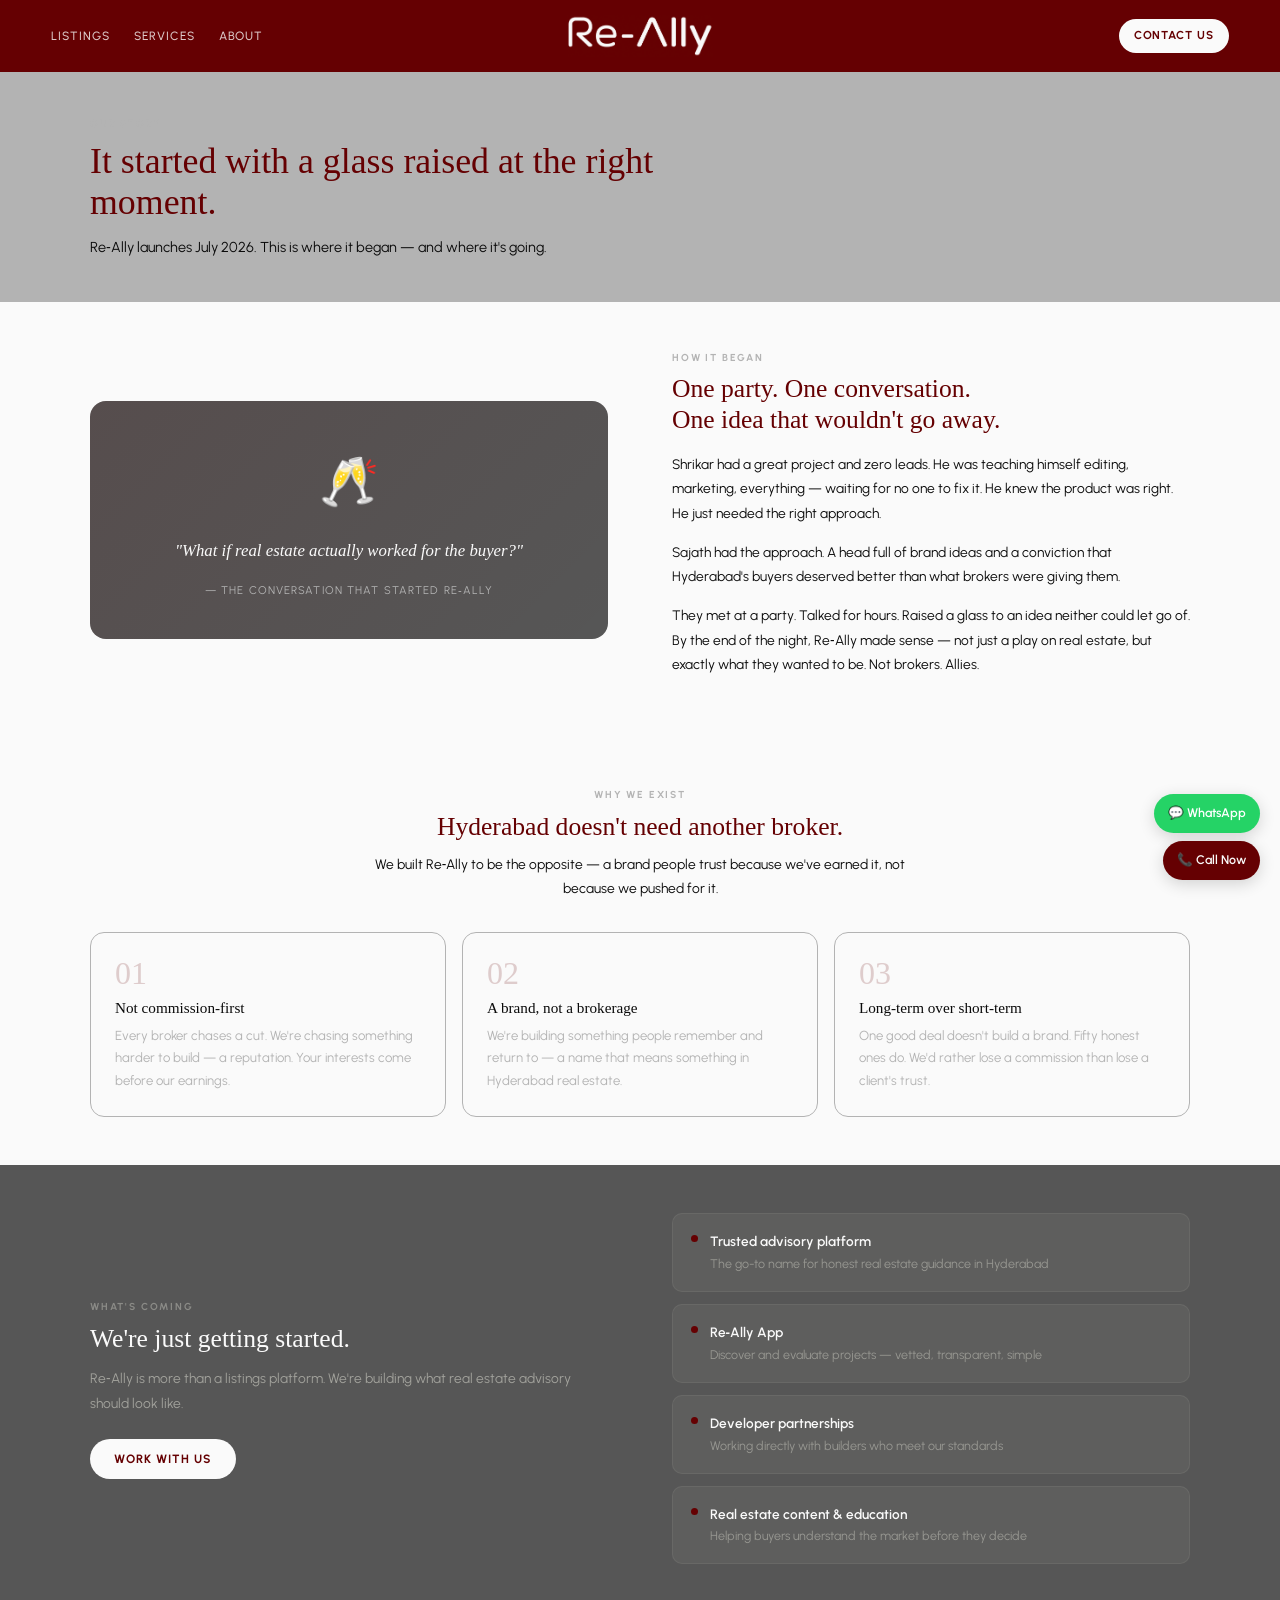
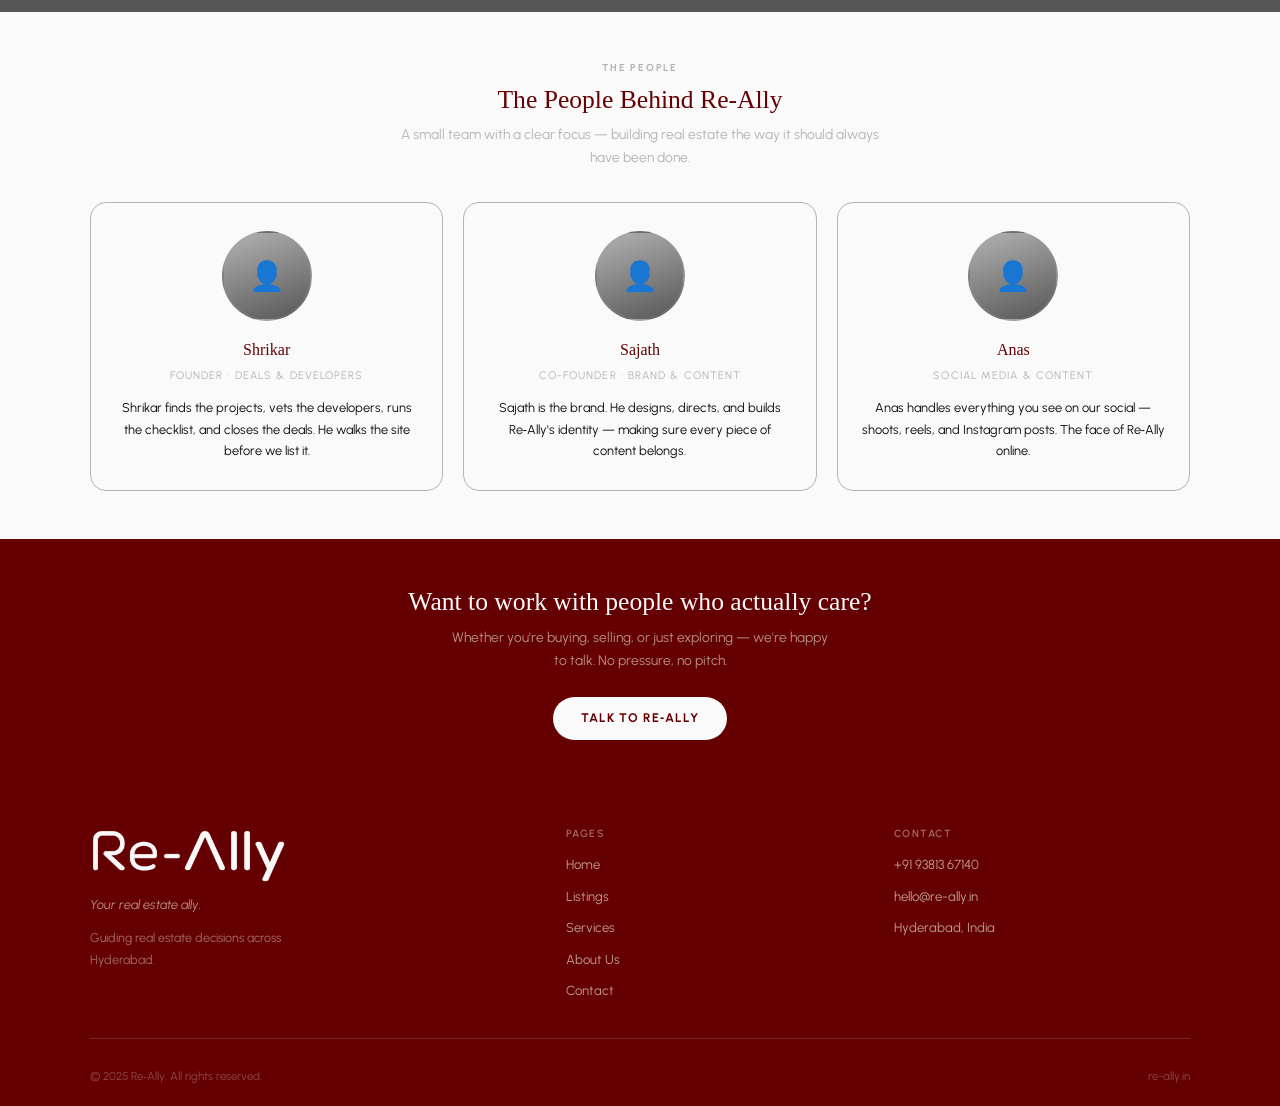
==== about.html @ b4b275f5 "Add files via upload" ====
<!DOCTYPE html>
<html lang="en">
<head>
  <meta charset="UTF-8" />
  <meta name="viewport" content="width=device-width, initial-scale=1.0" />
  <title>About — Re‑Ally Hyderabad</title>
  <link rel="preconnect" href="https://fonts.googleapis.com" />
  <link rel="preconnect" href="https://fonts.gstatic.com" crossorigin />
  <link href="https://fonts.googleapis.com/css2?family=Urbanist:wght@300;400;500;600;700&display=swap" rel="stylesheet" />
  <link rel="icon" type="image/png" href="logo.png" />
  <link rel="stylesheet" href="css/style.css" />
  <style>
    .page-wrap { padding-top: 60px; }

    /* HERO */
    .about-hero { background: #b3b3b3; padding: 56px 4% 40px; border-bottom: 1px solid #b3b3b3; }
    .about-hero-inner { max-width: 1100px; margin: 0 auto; }
    .eyebrow { font-size:0.63rem; font-weight:700; letter-spacing:0.18em; text-transform:uppercase; color:#b3b3b3; display:block; margin-bottom:0.5rem; }
    .about-hero h1 { font-family:Georgia,serif; font-size:clamp(1.5rem,2.8vw,2.6rem); color:#650002; line-height:1.15; margin:0 0 0.75rem; max-width:640px; }
    .about-hero p { font-size:0.9rem; color:#0A0A0A; max-width:520px; line-height:1.75; }

    /* STORY */
    .story-sec { padding: 48px 4%; background:#fafafa; }
    .story-inner { max-width:1100px; margin:0 auto; display:grid; grid-template-columns:1fr 1fr; gap:4rem; align-items:center; }
    .story-visual { background:#565656; border-radius:16px; padding:2.5rem; text-align:center; position:relative; overflow:hidden; }
    .story-visual::before { content:''; position:absolute; inset:0; background:linear-gradient(135deg,rgba(87,13,14,0.12),transparent); }
    .story-visual .glass { font-size:3rem; margin-bottom:1rem; position:relative; z-index:1; }
    .story-visual blockquote { font-family:Georgia,serif; font-size:1.05rem; color:#fafafa; font-style:italic; line-height:1.6; margin:0; position:relative; z-index:1; }
    .story-visual cite { display:block; font-size:0.7rem; letter-spacing:0.1em; text-transform:uppercase; color:#b3b3b3; margin-top:1rem; font-style:normal; position:relative; z-index:1; }
    .story-text .eyebrow { margin-bottom:0.5rem; }
    .story-text h2 { font-family:Georgia,serif; font-size:clamp(1.2rem,2vw,1.8rem); color:#650002; line-height:1.2; margin:0 0 1rem; }
    .story-text p { font-size:0.86rem; color:#0A0A0A; line-height:1.78; margin-bottom:0.9rem; }
    .stats-row { display:flex; gap:1.75rem; margin-top:1.25rem; padding-top:1.25rem; border-top:1px solid rgba(159,156,151,0.2); }
    .stat-item .val { font-family:Georgia,serif; font-size:1.6rem; color:#650002; display:block; line-height:1; }
    .stat-item .lbl { font-size:0.68rem; text-transform:uppercase; letter-spacing:0.1em; color:#b3b3b3; margin-top:3px; display:block; }

    /* MISSION */
    .mission-sec { padding:48px 4%; background:#fafafa; }
    .mission-inner { max-width:1100px; margin:0 auto; }
    .mission-top { text-align:center; max-width:560px; margin:0 auto 2rem; }
    .mission-top h2 { font-family:Georgia,serif; font-size:clamp(1.2rem,2vw,1.8rem); color:#650002; line-height:1.2; margin:0 0 0.6rem; }
    .mission-top p { font-size:0.86rem; color:#0A0A0A; line-height:1.75; }
    .mission-grid { display:grid; grid-template-columns:repeat(3,1fr); gap:1rem; }
    .m-card { background:#fafafa; border-radius:14px; padding:1.5rem; border:1px solid #b3b3b3; }
    .m-num { font-family:Georgia,serif; font-size:2rem; color:#650002; opacity:0.18; line-height:1; margin-bottom:0.6rem; }
    .m-card h3 { font-family:Georgia,serif; font-size:0.95rem; color:#0A0A0A; margin:0 0 0.5rem; font-weight:400; }
    .m-card p { font-size:0.82rem; color:#b3b3b3; line-height:1.72; margin:0; }

    /* PIPELINE */
    .pipeline-sec { padding:48px 4%; background:#565656; }
    .pipeline-inner { max-width:1100px; margin:0 auto; display:grid; grid-template-columns:1fr 1fr; gap:4rem; align-items:center; }
    .pipeline-text .eyebrow { color:rgba(238,238,226,0.35); }
    .pipeline-text h2 { font-family:Georgia,serif; font-size:clamp(1.2rem,2vw,1.8rem); color:#fafafa; line-height:1.2; margin:0 0 0.75rem; }
    .pipeline-text p { font-size:0.86rem; color:rgba(238,238,226,0.5); line-height:1.75; margin-bottom:1.5rem; }
    .pipeline-btn { display:inline-block; background:#fafafa; color:#650002; padding:10px 24px; border-radius:50px; font-size:0.75rem; font-weight:700; letter-spacing:0.08em; text-transform:uppercase; text-decoration:none; }
    .pipeline-items { display:flex; flex-direction:column; gap:0.75rem; }
    .p-item { display:flex; align-items:flex-start; gap:12px; padding:1rem 1.1rem; background:rgba(238,238,226,0.05); border-radius:10px; border:1px solid rgba(238,238,226,0.07); }
    .p-dot { width:7px; height:7px; background:#650002; border-radius:50%; flex-shrink:0; margin-top:5px; }
    .p-title { font-weight:600; font-size:0.85rem; color:#fafafa; margin-bottom:1px; }
    .p-desc { font-size:0.78rem; color:rgba(238,238,226,0.4); }

    /* TEAM */
    .team-sec { padding:48px 4%; background:#fafafa; }
    .team-inner { max-width:1100px; margin:0 auto; }
    .team-top { text-align:center; max-width:500px; margin:0 auto 2rem; }
    .team-top h2 { font-family:Georgia,serif; font-size:clamp(1.2rem,2vw,1.8rem); color:#650002; margin:0 0 0.5rem; }
    .team-top p { font-size:0.86rem; color:#b3b3b3; line-height:1.72; }
    .team-grid { display:grid; grid-template-columns:repeat(3,1fr); gap:1.25rem; }
    .team-card { background:#fafafa; border-radius:16px; padding:1.75rem 1.5rem; border:1px solid #b3b3b3; text-align:center; }
    .team-photo { width:90px; height:90px; border-radius:50%; background:linear-gradient(160deg,#b3b3b3,#565656); margin:0 auto 1rem; display:flex; align-items:center; justify-content:center; font-size:1.8rem; border:2px solid rgba(159,156,151,0.2); }
    .team-name { font-family:Georgia,serif; font-size:1rem; color:#650002; margin-bottom:3px; }
    .team-role { font-size:0.68rem; letter-spacing:0.1em; text-transform:uppercase; color:#b3b3b3; margin-bottom:0.75rem; }
    .team-desc { font-size:0.8rem; color:#0A0A0A; line-height:1.68; }

    /* CTA */
    .about-cta { background:#650002; padding:48px 4%; text-align:center; }
    .about-cta h2 { font-family:Georgia,serif; font-size:clamp(1.2rem,2vw,1.8rem); color:#fafafa; margin:0 0 0.6rem; }
    .about-cta p { color:rgba(238,238,226,0.6); max-width:380px; margin:0 auto 1.5rem; font-size:0.86rem; line-height:1.72; }

    @media(max-width:768px){
      .story-inner,.pipeline-inner { grid-template-columns:1fr !important; gap:2rem !important; }
      .mission-grid,.team-grid { grid-template-columns:1fr !important; gap:0.75rem !important; }
      .stats-row { gap:1.25rem; }
      .about-hero,.story-sec,.mission-sec,.pipeline-sec,.team-sec,.about-cta { padding:36px 4% !important; }
      .about-hero { padding-top:36px !important; }
    }
  </style>
</head>
<body>

  <nav style="position:fixed;top:0;left:0;right:0;z-index:1000;background:#650002;height:72px;display:flex;align-items:center;justify-content:space-between;padding:0 4%;box-sizing:border-box;">
    <button onclick="toggleMenu()" id="hamburgerBtn" style="background:none;border:none;cursor:pointer;padding:6px;display:none;flex-direction:column;gap:5px;align-items:center;justify-content:center;flex-shrink:0;" aria-label="Menu">
      <span style="display:block;width:22px;height:2px;background:#fafafa;border-radius:2px;"></span>
      <span style="display:block;width:22px;height:2px;background:#fafafa;border-radius:2px;"></span>
      <span style="display:block;width:22px;height:2px;background:#fafafa;border-radius:2px;"></span>
    </button>
    <div id="desktopLinks" style="display:flex;gap:1.5rem;align-items:center;">
      <a href="listings.html" style="color:#fafafa;text-decoration:none;font-size:0.75rem;font-weight:500;letter-spacing:0.08em;text-transform:uppercase;opacity:0.8;">Listings</a>
      <a href="services.html" style="color:#fafafa;text-decoration:none;font-size:0.75rem;font-weight:500;letter-spacing:0.08em;text-transform:uppercase;opacity:0.8;">Services</a>
      <a href="about.html" style="color:#fafafa;text-decoration:none;font-size:0.75rem;font-weight:500;letter-spacing:0.08em;text-transform:uppercase;opacity:0.8;">About</a>
    </div>
    <a href="index.html" style="position:absolute;left:50%;transform:translateX(-50%);"><img src="logo.png" alt="Re-Ally" style="height:42px;display:block;" /></a>
    <a href="contact.html" style="background:#fafafa;color:#650002;font-size:0.72rem;font-weight:700;letter-spacing:0.08em;text-transform:uppercase;padding:7px 15px;border-radius:50px;text-decoration:none;white-space:nowrap;flex-shrink:0;">Contact Us</a>
  </nav>
  <div id="mobileDrawer" style="display:none;position:fixed;top:72px;left:0;right:0;bottom:0;background:rgba(10,10,10,0.97);z-index:999;flex-direction:column;padding:2rem 6%;overflow-y:auto;">
    <a href="index.html" style="color:#fafafa;text-decoration:none;font-family:Georgia,serif;font-size:1.4rem;padding:1rem 0;border-bottom:1px solid rgba(238,238,226,0.1);display:block;">Home</a>
    <a href="listings.html" style="color:#fafafa;text-decoration:none;font-family:Georgia,serif;font-size:1.4rem;padding:1rem 0;border-bottom:1px solid rgba(238,238,226,0.1);display:block;">Listings</a>
    <a href="sreyan.html" style="text-decoration:none;font-family:Georgia,serif;font-size:1.05rem;padding:0.65rem 0 0.65rem 1.5rem;border-bottom:1px solid rgba(238,238,226,0.06);display:block;color:rgba(238,238,226,0.55);">↳ Sreyan by Elegans VRG</a>
    <a href="services.html" style="color:#fafafa;text-decoration:none;font-family:Georgia,serif;font-size:1.4rem;padding:1rem 0;border-bottom:1px solid rgba(238,238,226,0.1);display:block;">Services</a>
    <a href="about.html" style="color:#fafafa;text-decoration:none;font-family:Georgia,serif;font-size:1.4rem;padding:1rem 0;border-bottom:1px solid rgba(238,238,226,0.1);display:block;">About Us</a>
    <a href="contact.html" style="display:inline-block;margin-top:2rem;background:#650002;color:#fafafa;padding:14px 32px;border-radius:50px;font-size:0.85rem;font-weight:700;letter-spacing:0.08em;text-transform:uppercase;text-decoration:none;">Contact Us</a>
  </div>
  <style>@media(max-width:768px){#hamburgerBtn{display:flex!important;}#desktopLinks{display:none!important;}}</style>

  <div class="page-wrap">

    <!-- HERO -->
    <div class="about-hero">
      <div class="about-hero-inner">
        <span class="eyebrow">Our Story</span>
        <h1>It started with a glass raised at the right moment.</h1>
        <p>Re‑Ally launches July 2026. This is where it began — and where it's going.</p>
      </div>
    </div>

    <!-- STORY -->
    <div class="story-sec">
      <div class="story-inner">
        <div class="story-visual">
          <div class="glass">🥂</div>
          <blockquote>"What if real estate actually worked for the buyer?"</blockquote>
          <cite>— The conversation that started Re‑Ally</cite>
        </div>
        <div class="story-text">
          <span class="eyebrow">How it began</span>
          <h2>One party. One conversation.<br>One idea that wouldn't go away.</h2>
          <p>Shrikar had a great project and zero leads. He was teaching himself editing, marketing, everything — waiting for no one to fix it. He knew the product was right. He just needed the right approach.</p>
          <p>Sajath had the approach. A head full of brand ideas and a conviction that Hyderabad's buyers deserved better than what brokers were giving them.</p>
          <p>They met at a party. Talked for hours. Raised a glass to an idea neither could let go of. By the end of the night, Re‑Ally made sense — not just a play on real estate, but exactly what they wanted to be. Not brokers. Allies.</p>
        </div>
      </div>
    </div>

    <!-- MISSION -->
    <div class="mission-sec">
      <div class="mission-inner">
        <div class="mission-top">
          <span class="eyebrow">Why We Exist</span>
          <h2>Hyderabad doesn't need another broker.</h2>
          <p>We built Re‑Ally to be the opposite — a brand people trust because we've earned it, not because we pushed for it.</p>
        </div>
        <div class="mission-grid">
          <div class="m-card">
            <div class="m-num">01</div>
            <h3>Not commission-first</h3>
            <p>Every broker chases a cut. We're chasing something harder to build — a reputation. Your interests come before our earnings.</p>
          </div>
          <div class="m-card">
            <div class="m-num">02</div>
            <h3>A brand, not a brokerage</h3>
            <p>We're building something people remember and return to — a name that means something in Hyderabad real estate.</p>
          </div>
          <div class="m-card">
            <div class="m-num">03</div>
            <h3>Long-term over short-term</h3>
            <p>One good deal doesn't build a brand. Fifty honest ones do. We'd rather lose a commission than lose a client's trust.</p>
          </div>
        </div>
      </div>
    </div>

    <!-- PIPELINE -->
    <div class="pipeline-sec">
      <div class="pipeline-inner">
        <div class="pipeline-text">
          <span class="eyebrow">What's Coming</span>
          <h2>We're just getting started.</h2>
          <p>Re‑Ally is more than a listings platform. We're building what real estate advisory should look like.</p>
          <a href="contact.html" class="pipeline-btn">Work With Us</a>
        </div>
        <div class="pipeline-items">
          <div class="p-item"><div class="p-dot"></div><div><div class="p-title">Trusted advisory platform</div><div class="p-desc">The go-to name for honest real estate guidance in Hyderabad</div></div></div>
          <div class="p-item"><div class="p-dot"></div><div><div class="p-title">Re‑Ally App</div><div class="p-desc">Discover and evaluate projects — vetted, transparent, simple</div></div></div>
          <div class="p-item"><div class="p-dot"></div><div><div class="p-title">Developer partnerships</div><div class="p-desc">Working directly with builders who meet our standards</div></div></div>
          <div class="p-item"><div class="p-dot"></div><div><div class="p-title">Real estate content & education</div><div class="p-desc">Helping buyers understand the market before they decide</div></div></div>
        </div>
      </div>
    </div>

    <!-- TEAM -->
    <div class="team-sec">
      <div class="team-inner">
        <div class="team-top">
          <span class="eyebrow">The People</span>
          <h2>The People Behind Re‑Ally</h2>
          <p>A small team with a clear focus — building real estate the way it should always have been done.</p>
        </div>
        <div class="team-grid">
          <div class="team-card">
            <div class="team-photo">👤</div>
            <div class="team-name">Shrikar</div>
            <div class="team-role">Founder · Deals & Developers</div>
            <p class="team-desc">Shrikar finds the projects, vets the developers, runs the checklist, and closes the deals. He walks the site before we list it.</p>
          </div>
          <div class="team-card">
            <div class="team-photo">👤</div>
            <div class="team-name">Sajath</div>
            <div class="team-role">Co-Founder · Brand & Content</div>
            <p class="team-desc">Sajath is the brand. He designs, directs, and builds Re‑Ally's identity — making sure every piece of content belongs.</p>
          </div>
          <div class="team-card">
            <div class="team-photo">👤</div>
            <div class="team-name">Anas</div>
            <div class="team-role">Social Media & Content</div>
            <p class="team-desc">Anas handles everything you see on our social — shoots, reels, and Instagram posts. The face of Re‑Ally online.</p>
          </div>
        </div>
      </div>
    </div>

    <!-- CTA -->
    <div class="about-cta">
      <h2>Want to work with people who actually care?</h2>
      <p>Whether you're buying, selling, or just exploring — we're happy to talk. No pressure, no pitch.</p>
      <a href="contact.html" style="display:inline-block;background:#fafafa;color:#650002;padding:11px 28px;border-radius:50px;font-size:0.78rem;font-weight:700;letter-spacing:0.08em;text-transform:uppercase;text-decoration:none;">Talk to Re‑Ally</a>
    </div>

  </div>

  <footer>
    <div class="footer-grid">
      <div><img src="logo.png" alt="Re-Ally" style="height:56px;display:block;margin-bottom:10px;" /><div class="f-tag">Your real estate ally.</div><p class="f-desc">Guiding real estate decisions across Hyderabad.</p></div>
      <div class="f-col"><h4>Pages</h4><ul><li><a href="index.html">Home</a></li><li><a href="listings.html">Listings</a></li><li><a href="services.html">Services</a></li><li><a href="about.html">About Us</a></li><li><a href="contact.html">Contact</a></li></ul></div>
      <div class="f-col"><h4>Contact</h4><ul><li><a href="tel:+919381367140">+91 93813 67140</a></li><li><a href="mailto:hello@re-ally.in">hello@re-ally.in</a></li><li><a href="#">Hyderabad, India</a></li></ul></div>
    </div>
    <div class="footer-bot"><span>© 2025 Re‑Ally. All rights reserved.</span><span>re-ally.in</span></div>
  </footer>

  <div class="float-cta">
    <a href="https://wa.me/919381367140" class="float-btn float-wa" target="_blank">💬 WhatsApp</a>
    <a href="tel:+919381367140" class="float-btn float-call">📞 Call Now</a>
  </div>

  <script>
    function toggleMenu(){var d=document.getElementById('mobileDrawer');d.style.display=d.style.display==='flex'?'none':'flex';document.body.style.overflow=d.style.display==='flex'?'hidden':'';}
    document.addEventListener('DOMContentLoaded',function(){document.querySelectorAll('#mobileDrawer a').forEach(function(l){l.addEventListener('click',function(){document.getElementById('mobileDrawer').style.display='none';document.body.style.overflow='';});});});
  </script>
</body>
</html>
---- css/style.css ----
/* ═══════════════════════════════════════
   RE-ALLY — BRAND GUIDE v3.0
   Color update only — layout unchanged
   ═══════════════════════════════════════ */
@import url('https://fonts.googleapis.com/css2?family=Urbanist:wght@300;400;500;600;700&display=swap');

:root {
  /* v3.0 palette */
  --bordeaux:   #650002;   /* logo, titles, nav, accents, buttons */
  --bordeaux-dk:#3d0001;   /* hover states */
  --midnight:   #0A0A0A;   /* body text, icons */
  --ivory:      #fafafa;   /* light backgrounds ~10% */
  --flint:      #b3b3b3;   /* main page backgrounds ~50% */
  --charcoal:   #565656;   /* section cards/blocks ~40% */
  --white:      #ffffff;

  /* Legacy aliases used in inline styles */
  --claret:     #650002;
  --claret-dark:#3d0001;
  --espresso:   #0A0A0A;
  --travertine: #b3b3b3;
  --linen:      #fafafa;
}

/* ── RESET ── */
* { margin:0; padding:0; box-sizing:border-box; }
html { scroll-behavior:smooth; }
body {
  font-family:'Urbanist',sans-serif;
  background: #565656;
  color: var(--midnight);
  font-size:15px;
  line-height:1.68;
}

h1,h2,h3,h4 { font-family:'Georgia',serif; font-weight:400; color:var(--bordeaux); line-height:1.15; }
p { color:#0A0A0A; line-height:1.72; }

/* ── NAV — Bordeaux bg, flint text ── */
nav {
  position:fixed; top:0; left:0; right:0; z-index:1000;
  background:var(--bordeaux);
  height:72px;
  display:flex; align-items:center; justify-content:space-between;
  padding:0 4%;
}
.nav-link {
  color: #b3b3b3;
  text-decoration: none;
  font-family: 'Tenor Sans', sans-serif;
  font-size: 0.72rem;
  letter-spacing: 0.1em;
  text-transform: uppercase;
  transition: color 0.2s;
}
.nav-link:hover { color: #fafafa; }
.nav-logo {
  color: #b3b3b3;
  text-decoration: none;
  font-family: 'Playfair Display', Georgia, serif;
  font-size: 1.3rem;
  letter-spacing: 0.04em;
  position: absolute;
  left: 50%;
  transform: translateX(-50%);
  transition: color 0.2s;
}
.nav-logo:hover { color: #fafafa; }
.nav-cta {
  color: #b3b3b3 !important;
  background: rgba(159,156,151,0.12) !important;
  border: 1px solid rgba(159,156,151,0.25) !important;
  font-family: 'Tenor Sans', sans-serif;
  font-size: 0.7rem;
  letter-spacing: 0.1em;
  text-transform: uppercase;
  padding: 7px 16px;
  border-radius: 30px;
  text-decoration: none;
  white-space: nowrap;
  transition: all 0.2s;
}
.nav-cta:hover { color: #fafafa !important; background: rgba(159,156,151,0.2) !important; }

/* ── SECTIONS ── */
.sec { padding:48px 4%; }
.sec-inner { max-width:1100px; margin:0 auto; }
.sec-title { font-family:'Georgia',serif; font-size:clamp(1.2rem,1.8vw,1.7rem); color:var(--bordeaux); margin-bottom:1rem; }

/* ── PROMISE ── */
.promise-wrap { background:#b3b3b3; }

/* ── SOCIAL ── */
.social-wrap { background:#565656; }
.social-center { text-align:center; }
.social-sub { font-size:0.85rem; color:var(--charcoal); margin-bottom:1.25rem; line-height:1.65; }

/* ── TEAM ── */
.team-wrap { background:#b3b3b3; }
.team-center { text-align:center; }

/* ── LISTINGS ── */
.listings-wrap { background:#565656; }

/* ── FADE ── */
.fade-text { color:var(--flint); transition:color 0.6s; }
.fade-text.visible { color:#0A0A0A; }

/* ── FOOTER — Bordeaux bg, ivory text ── */
footer { background:var(--bordeaux); color:var(--ivory); padding:40px 4% 20px; }
.footer-grid {
  display:grid; grid-template-columns:1.5fr 1fr 1fr;
  gap:2rem; max-width:1100px; margin:0 auto 1.75rem;
  padding-bottom:1.75rem;
  border-bottom:1px solid rgba(238,238,226,0.15);
}
.f-brand { font-family:'Georgia',serif; font-size:1.3rem; color:var(--ivory); margin-bottom:3px; }
.f-tag { font-size:0.8rem; color:rgba(238,238,226,0.6); font-style:italic; margin-bottom:0.75rem; }
.f-desc { font-size:0.78rem; color:rgba(238,238,226,0.45); max-width:240px; }
.f-col h4 { color:rgba(238,238,226,0.45); font-size:0.65rem; letter-spacing:0.14em; text-transform:uppercase; margin-bottom:0.75rem; font-family:'Urbanist',sans-serif; font-weight:600; }
.f-col ul { list-style:none; }
.f-col ul li { margin-bottom:0.4rem; }
.f-col ul a { color:rgba(238,238,226,0.65); text-decoration:none; font-size:0.82rem; transition:color 0.2s; }
.f-col ul a:hover { color:var(--ivory); }
.footer-bot { display:flex; justify-content:space-between; font-size:0.72rem; color:rgba(238,238,226,0.3); max-width:1100px; margin:0 auto; }

/* ── FLOAT BUTTONS ── */
.float-cta { position:fixed; bottom:20px; right:20px; z-index:99; display:flex; flex-direction:column; gap:8px; align-items:flex-end; }
.float-btn { display:flex; align-items:center; gap:6px; padding:9px 14px; border-radius:50px; text-decoration:none; font-size:0.78rem; font-weight:600; box-shadow:0 4px 16px rgba(0,0,0,0.16); transition:transform 0.2s; }
.float-btn:hover { transform:translateY(-2px); }
.float-wa { background:#25D366; color:white; }
.float-call { background:var(--bordeaux); color:var(--ivory); }

/* ── SERVICE CARDS (carousel) ── */
.svc-card { display:grid; grid-template-columns:1fr 1fr; gap:0; align-items:stretch; background:var(--charcoal); border-radius:16px; overflow:hidden; box-shadow:0 2px 8px rgba(10,10,10,0.08),0 8px 28px rgba(10,10,10,0.12); margin-bottom:1.25rem; }
.svc-card.flip { direction:rtl; }
.svc-card.flip>* { direction:ltr; }
.svc-card-text { padding:2.5rem; display:flex; flex-direction:column; justify-content:center; }
.svc-card-img { overflow:hidden; position:relative; }
.svc-card-img img { width:100%; height:100%; object-fit:cover; display:block; transition:transform 0.5s; }
.svc-card:hover .svc-card-img img { transform:scale(1.03); }
.svc-num { font-family:'Georgia',serif; font-size:3rem; color:rgba(238,238,226,0.15); line-height:1; margin-bottom:0.6rem; }
.svc-card h2 { font-family:'Georgia',serif; font-size:clamp(1.2rem,2vw,1.7rem); color:var(--ivory); margin-bottom:0.75rem; line-height:1.2; }
.svc-card p { font-size:0.85rem; color:rgba(238,238,226,0.7); line-height:1.75; margin-bottom:1.25rem; }
.svc-card ul { list-style:none; padding:0; margin:0 0 1.75rem; display:flex; flex-direction:column; gap:0.5rem; }
.svc-card ul li { display:flex; align-items:center; gap:8px; font-size:0.82rem; color:rgba(238,238,226,0.85); }
.svc-card ul li::before { content:'→'; color:var(--ivory); font-weight:700; flex-shrink:0; }
.svc-card-btn { display:inline-block; background:var(--bordeaux); color:var(--ivory); padding:10px 24px; border-radius:50px; font-size:0.75rem; font-weight:700; letter-spacing:0.08em; text-transform:uppercase; text-decoration:none; box-shadow:0 2px 10px rgba(87,13,14,0.3); align-self:flex-start; transition:all 0.2s; }
.svc-card-btn:hover { background:var(--bordeaux-dk); transform:translateY(-1px); }
.svc-card-img { aspect-ratio:4/3; }

/* ── ABOUT PAGE ── */
.about-hero { background:var(--ivory); padding:96px 4% 48px; border-bottom:1px solid rgba(159,156,151,0.3); }
.story-grid { display:grid; grid-template-columns:1fr 1fr; gap:4rem; align-items:center; }
.mission-cards { display:grid; grid-template-columns:repeat(3,1fr); gap:1.25rem; margin-top:1.75rem; }
.pipeline-inner { display:grid; grid-template-columns:1fr 1fr; gap:4rem; align-items:center; max-width:1100px; margin:0 auto; }
.team-cards { display:grid; grid-template-columns:repeat(3,1fr); gap:1.5rem; }
.t-card { background:#fafafa; border-radius:16px; overflow:hidden; border:1px solid rgba(159,156,151,0.2); text-align:center; padding:2rem 1.5rem; }
.t-photo { width:100px; height:100px; border-radius:50%; background:linear-gradient(160deg,var(--flint),var(--charcoal)); margin:0 auto 1.25rem; display:flex; align-items:center; justify-content:center; font-size:2rem; border:3px solid rgba(238,238,226,0.1); }

/* ── LISTINGS PAGE ── */
.listings-hero { background:var(--ivory); padding:96px 4% 48px; border-bottom:1px solid rgba(159,156,151,0.3); }
.photo-gallery { display:grid; grid-template-columns:2fr 1fr 1fr; grid-template-rows:240px; gap:3px; }
.main-photo,.side-photo { overflow:hidden; position:relative; }
.main-photo img,.side-photo img { width:100%; height:100%; object-fit:cover; display:block; }
.h-card-body { padding:1.75rem 2rem; display:grid; grid-template-columns:1fr auto; gap:1.75rem; align-items:start; }
.h-card-right { min-width:200px; background:var(--ivory); border-radius:12px; padding:1.25rem; border:1px solid rgba(159,156,151,0.3); }
.coming-wrap { background:var(--midnight); padding:60px 4%; margin-top:2rem; border-radius:16px; }
.coming-top { display:grid; grid-template-columns:1fr 1fr; gap:3rem; align-items:center; }

/* ── CONTACT ── */
.contact-wrap { display:grid; grid-template-columns:1fr 1.3fr; gap:4rem; align-items:start; }
.form-group { margin-bottom:1rem; }
.form-group label { display:block; font-size:0.7rem; font-weight:600; letter-spacing:0.1em; text-transform:uppercase; color:var(--bordeaux); margin-bottom:5px; }
.form-group input,.form-group textarea,.form-group select { width:100%; padding:10px 14px; background:var(--ivory); border:1px solid rgba(159,156,151,0.4); border-radius:6px; font-family:'Urbanist',sans-serif; font-size:0.88rem; color:#0A0A0A; outline:none; transition:border-color 0.2s; }
.form-group input:focus,.form-group textarea:focus,.form-group select:focus { border-color:var(--bordeaux); }
.form-group textarea { resize:vertical; min-height:100px; }

/* ── DETAIL ── */
.detail-hero { background:var(--ivory); padding:96px 4% 48px; border-bottom:1px solid rgba(159,156,151,0.3); }
.detail-grid { display:grid; grid-template-columns:1.4fr 1fr; gap:3rem; max-width:1100px; margin:0 auto; padding:48px 4%; align-items:start; }
.spec-table { width:100%; border-collapse:collapse; margin-top:1rem; }
.spec-table tr { border-bottom:1px solid rgba(159,156,151,0.2); }
.spec-table td { padding:8px 0; font-size:0.82rem; }
.spec-table td:first-child { color:var(--flint); font-weight:500; width:45%; }
.spec-table td:last-child { color:#0A0A0A; font-weight:600; }

/* ═══════════════════════════════════════
   MOBILE
   ═══════════════════════════════════════ */
@media (max-width:768px) {
  #desktopLinks { display:none !important; }
  #hamburgerBtn { display:flex !important; }

  section[style*="min-height:100vh"] { min-height:auto !important; display:block !important; }
  #heroVideoBox { aspect-ratio:16/9 !important; height:auto !important; min-height:0 !important; }

  .sec { padding:28px 4% !important; }
  h1 { font-size:clamp(1.4rem,6vw,1.9rem) !important; }
  h2 { font-size:clamp(1.1rem,4.5vw,1.4rem) !important; }
  h3 { font-size:0.95rem !important; }

  .story-grid,.pipeline-inner,.contact-wrap,.coming-top,.h-card-body,
  div[style*="grid-template-columns:1fr 1fr"],
  div[style*="grid-template-columns: 1fr 1fr"],
  div[style*="grid-template-columns:1fr 1.3fr"],
  div[style*="grid-template-columns:1.4fr 1fr"] { grid-template-columns:1fr !important; gap:1.5rem !important; }

  .mission-cards,.team-cards,
  div[style*="grid-template-columns:repeat(3,1fr)"],
  div[style*="grid-template-columns:1.5fr 1fr 1fr"] { grid-template-columns:1fr !important; gap:0.75rem !important; }

  #howWeChoose { display:none !important; }
  div[style*="grid-template-columns:1fr 1fr;gap:2.5rem"] { grid-template-columns:1fr !important; }

  div[style*="grid-template-columns:repeat(3,1fr);gap:1.25rem"] { grid-template-columns:1fr !important; gap:0.6rem !important; }

  div[style*="display:flex;gap:2rem;justify-content:center;flex-wrap:wrap"] { flex-wrap:nowrap !important; overflow-x:auto !important; justify-content:flex-start !important; gap:1rem !important; padding-bottom:0.75rem !important; }
  div[style*="text-align:center;width:140px"] { width:110px !important; min-width:110px !important; flex-shrink:0 !important; }
  div[style*="width:120px;height:120px;border-radius:50%"] { width:90px !important; height:90px !important; font-size:1.8rem !important; }

  .footer-grid { grid-template-columns:1fr !important; gap:1.25rem !important; }
  .footer-bot { flex-direction:column !important; text-align:center !important; gap:0.25rem !important; }

  .svc-card { grid-template-columns:1fr !important; direction:ltr !important; }
  .svc-card.flip { direction:ltr !important; }
  .svc-card-text { padding:1.5rem !important; }
  .svc-card-img { aspect-ratio:16/9 !important; }

  .about-hero,.listings-hero,.detail-hero { padding:84px 4% 36px !important; }
  .photo-gallery { grid-template-columns:1fr !important; grid-template-rows:180px 120px 120px !important; }
  .h-card-body { grid-template-columns:1fr !important; padding:1rem !important; }
  .h-card-right { min-width:auto !important; }
  .coming-wrap { border-radius:12px !important; margin-top:1.25rem !important; padding:32px 4% !important; }
  .detail-grid { grid-template-columns:1fr !important; padding:28px 4% !important; }
  .float-btn { padding:8px 12px !important; font-size:0.72rem !important; }
}



/* ── LISTINGS 3-BOX MOBILE ── */
@media (max-width: 768px) {
  .listings-sec { padding: 28px 4% !important; }
  .listings-grid { grid-template-columns: 1fr !important; gap: 1rem !important; }
  .listing-card-img { aspect-ratio: 16/9 !important; }
}
/* Box hover */
.prop-box:hover { transform: translateY(-5px); }

/* ── LISTING CARD HOVER ANIMATIONS ── */
.listing-card-link { display:block; }
.listing-card-link:hover .listing-card {
  transform: translateY(-8px);
  box-shadow: 0 20px 60px rgba(0,0,0,0.28) !important;
}
.listing-card-link:hover .listing-img {
  transform: scale(1.06);
}
/* Button pop on hover */
.lcard-btn:hover {
  transform: translateY(-2px) scale(1.03);
  box-shadow: 0 6px 18px rgba(86,86,86,0.4);
  background: #444 !important;
}

/* ── PROMISE CARDS HOVER + MOBILE ── */
.promise-card-new:hover {
  transform: translateY(-8px);
  box-shadow: 0 18px 50px rgba(0,0,0,0.15);
}
.promise-card-new:hover > div:first-child {
  transform: rotate(45deg) scale(1.1);
}
.social-pill:hover {
  transform: translateY(-2px) scale(1.04);
  box-shadow: 0 6px 20px rgba(0,0,0,0.25);
}

@media (max-width: 768px) {
  /* Keep 3 cards in a row — horizontal scroll */
  .promise-cards-row {
    grid-template-columns: none !important;
    display: flex !important;
    overflow-x: auto !important;
    gap: 0.85rem !important;
    padding-bottom: 0.75rem !important;
    scroll-snap-type: x mandatory;
    -webkit-overflow-scrolling: touch;
  }
  .promise-card-new {
    min-width: 78% !important;
    flex-shrink: 0 !important;
    scroll-snap-align: start;
    min-height: 200px !important;
    padding: 1.5rem !important;
  }
  .promise-card-new h3 { font-size: 1.05rem !important; max-width: 75% !important; }
}

/* ── TEAM BENTO ── */
.bento-card:hover { transform: translateY(-6px); box-shadow: 0 16px 40px rgba(0,0,0,0.25); }
.team-about-btn:hover { transform: translateY(-2px); box-shadow: 0 8px 24px rgba(26,26,26,0.35); background: #333 !important; }

@media (max-width: 768px) {
  .team-bento { grid-template-columns: 1fr !important; gap: 2rem !important; }
  .bento-grid { gap: 0.7rem !important; }
  .team-bento h2 { font-size: 1.6rem !important; }
  .bento-card { aspect-ratio: 1/1 !important; }
}

/* ── HERO SPLIT ── */
.hero-btn-primary:hover { transform: translateY(-2px); box-shadow: 0 8px 24px rgba(101,0,2,0.35); }
.hero-btn-secondary:hover { border-color: #1a1a1a !important; background: #1a1a1a !important; color: #fafafa !important; }

@media (max-width: 768px) {
  .hero { min-height: auto !important; padding: 1.5rem 4% 2.5rem !important; }
  .hero-split { grid-template-columns: 1fr !important; gap: 1.75rem !important; }
  .hero-text-col h1 { font-size: clamp(1.8rem,8vw,2.4rem) !important; }
  .hero-text-col p { font-size: 0.88rem !important; }
  .hero-video-col { aspect-ratio: 16/9 !important; }
  /* Show video first or text first? Text first on mobile */
  .hero-text-col { order: 1; }
  .hero-video-col { order: 2; }
}
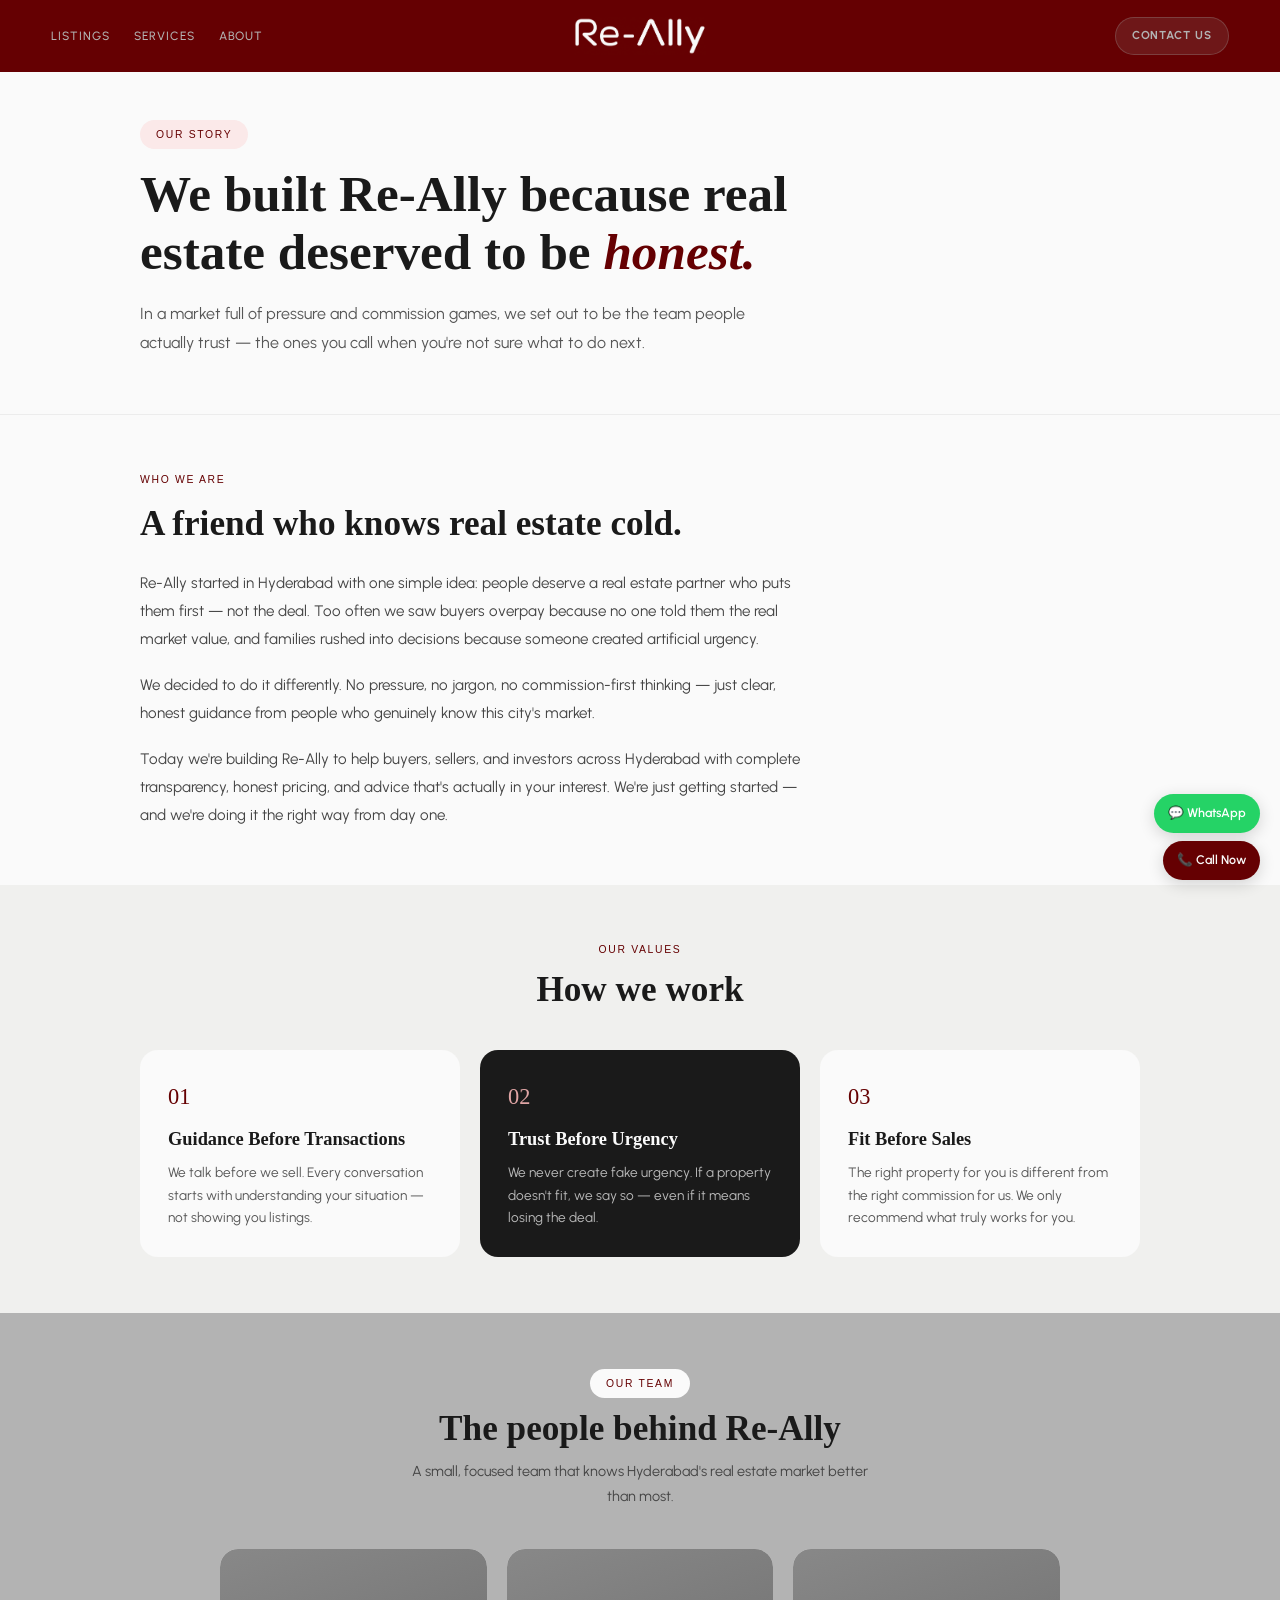
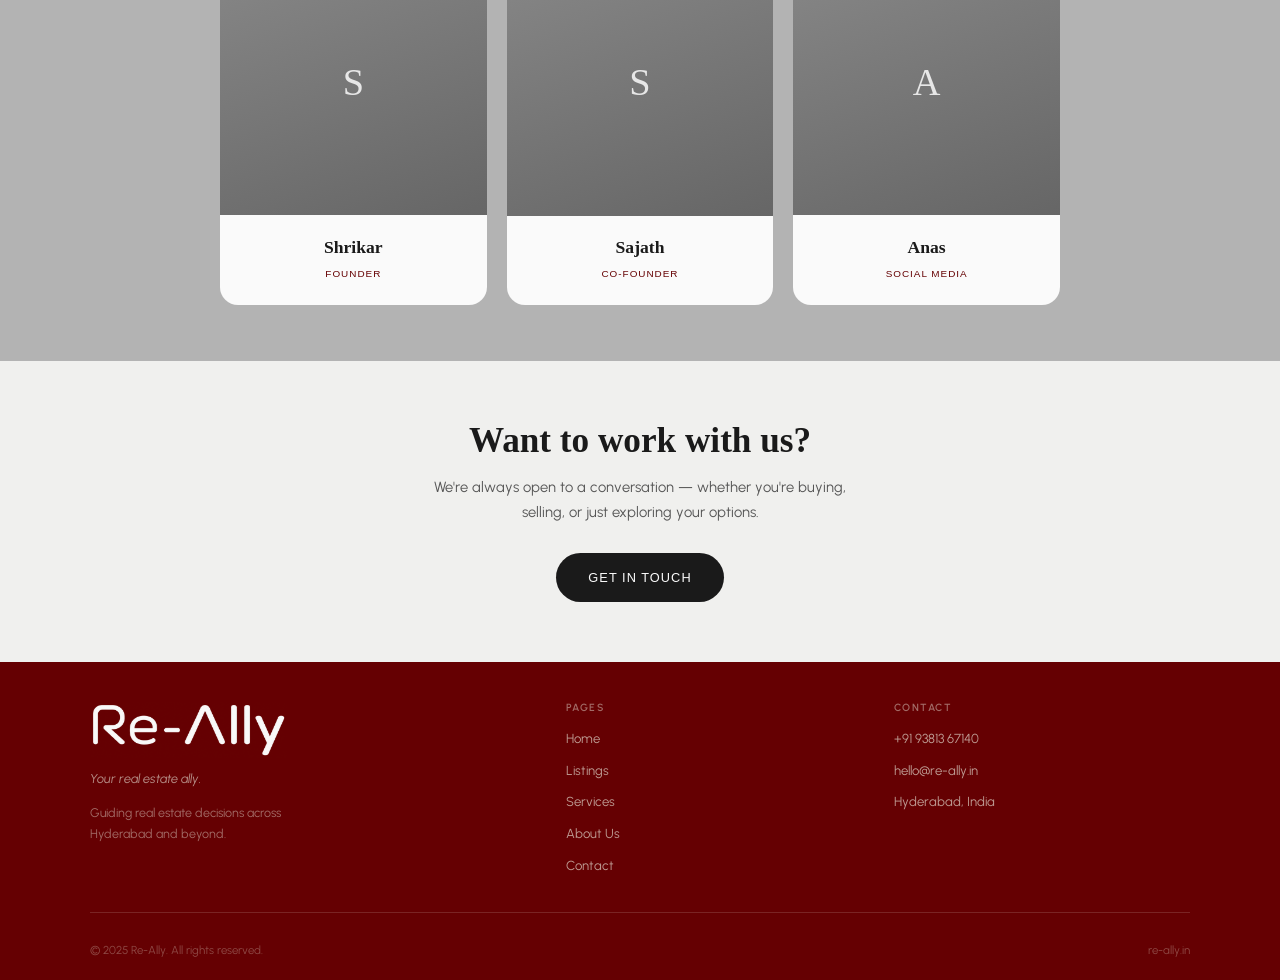
==== commit 47b83f35: "Add files via upload" ====
--- a/about.html
+++ b/about.html
@@ -3,237 +3,180 @@
 <head>
   <meta charset="UTF-8" />
   <meta name="viewport" content="width=device-width, initial-scale=1.0" />
-  <title>About — Re‑Ally Hyderabad</title>
+  <title>About Us — Re-Ally Hyderabad</title>
+  <link rel="icon" type="image/png" href="logo.png" />
   <link rel="preconnect" href="https://fonts.googleapis.com" />
   <link rel="preconnect" href="https://fonts.gstatic.com" crossorigin />
   <link href="https://fonts.googleapis.com/css2?family=Urbanist:wght@300;400;500;600;700&display=swap" rel="stylesheet" />
-  <link rel="icon" type="image/png" href="logo.png" />
   <link rel="stylesheet" href="css/style.css" />
   <style>
-    .page-wrap { padding-top: 60px; }
+    .ab-hero { background:#fafafa; padding:120px 4% 56px; border-bottom:1px solid #ececec; }
+    .ab-inner { max-width:1000px; margin:0 auto; }
+    .ab-hero span.lbl { color:#650002; font-family:'Tenor Sans',sans-serif; font-size:0.65rem; letter-spacing:0.16em; text-transform:uppercase; display:block; margin-bottom:1rem; background:#fbe9e9; padding:6px 16px; border-radius:30px; width:fit-content; }
+    .ab-hero h1 { color:#1a1a1a; font-family:'Playfair Display',Georgia,serif; font-size:clamp(2rem,4vw,3.2rem); font-weight:600; line-height:1.12; margin:0 0 1.25rem; max-width:760px; }
+    .ab-hero h1 em { color:#650002; font-style:italic; }
+    .ab-hero p { color:#565656; font-size:1rem; line-height:1.8; margin:0; max-width:620px; }
 
-    /* HERO */
-    .about-hero { background: #b3b3b3; padding: 56px 4% 40px; border-bottom: 1px solid #b3b3b3; }
-    .about-hero-inner { max-width: 1100px; margin: 0 auto; }
-    .eyebrow { font-size:0.63rem; font-weight:700; letter-spacing:0.18em; text-transform:uppercase; color:#b3b3b3; display:block; margin-bottom:0.5rem; }
-    .about-hero h1 { font-family:Georgia,serif; font-size:clamp(1.5rem,2.8vw,2.6rem); color:#650002; line-height:1.15; margin:0 0 0.75rem; max-width:640px; }
-    .about-hero p { font-size:0.9rem; color:#0A0A0A; max-width:520px; line-height:1.75; }
+    .ab-story { background:#fafafa; padding:56px 4%; }
+    .ab-story .lbl { color:#650002; font-family:'Tenor Sans',sans-serif; font-size:0.65rem; letter-spacing:0.16em; text-transform:uppercase; display:block; margin-bottom:0.9rem; }
+    .ab-story h2 { color:#1a1a1a; font-family:'Playfair Display',Georgia,serif; font-size:clamp(1.5rem,2.8vw,2.2rem); font-weight:600; line-height:1.2; margin:0 0 1.5rem; max-width:560px; }
+    .ab-story p { color:#444; font-size:0.95rem; line-height:1.85; margin:0 0 1.1rem; max-width:680px; }
+    .ab-story p:last-child { margin-bottom:0; }
 
-    /* STORY */
-    .story-sec { padding: 48px 4%; background:#fafafa; }
-    .story-inner { max-width:1100px; margin:0 auto; display:grid; grid-template-columns:1fr 1fr; gap:4rem; align-items:center; }
-    .story-visual { background:#565656; border-radius:16px; padding:2.5rem; text-align:center; position:relative; overflow:hidden; }
-    .story-visual::before { content:''; position:absolute; inset:0; background:linear-gradient(135deg,rgba(87,13,14,0.12),transparent); }
-    .story-visual .glass { font-size:3rem; margin-bottom:1rem; position:relative; z-index:1; }
-    .story-visual blockquote { font-family:Georgia,serif; font-size:1.05rem; color:#fafafa; font-style:italic; line-height:1.6; margin:0; position:relative; z-index:1; }
-    .story-visual cite { display:block; font-size:0.7rem; letter-spacing:0.1em; text-transform:uppercase; color:#b3b3b3; margin-top:1rem; font-style:normal; position:relative; z-index:1; }
-    .story-text .eyebrow { margin-bottom:0.5rem; }
-    .story-text h2 { font-family:Georgia,serif; font-size:clamp(1.2rem,2vw,1.8rem); color:#650002; line-height:1.2; margin:0 0 1rem; }
-    .story-text p { font-size:0.86rem; color:#0A0A0A; line-height:1.78; margin-bottom:0.9rem; }
-    .stats-row { display:flex; gap:1.75rem; margin-top:1.25rem; padding-top:1.25rem; border-top:1px solid rgba(159,156,151,0.2); }
-    .stat-item .val { font-family:Georgia,serif; font-size:1.6rem; color:#650002; display:block; line-height:1; }
-    .stat-item .lbl { font-size:0.68rem; text-transform:uppercase; letter-spacing:0.1em; color:#b3b3b3; margin-top:3px; display:block; }
+    /* Values */
+    .ab-values { background:#f0f0ee; padding:56px 4%; }
+    .ab-values .head { text-align:center; margin-bottom:2.5rem; }
+    .ab-values .head .lbl { color:#650002; font-family:'Tenor Sans',sans-serif; font-size:0.65rem; letter-spacing:0.16em; text-transform:uppercase; display:block; margin-bottom:0.7rem; }
+    .ab-values .head h2 { color:#1a1a1a; font-family:'Playfair Display',Georgia,serif; font-size:clamp(1.5rem,2.8vw,2.2rem); font-weight:600; margin:0; }
+    .val-grid { display:grid; grid-template-columns:repeat(3,1fr); gap:1.25rem; max-width:1000px; margin:0 auto; }
+    .val-card { background:#fafafa; border-radius:18px; padding:1.75rem; transition:transform 0.3s,box-shadow 0.3s; }
+    .val-card:nth-child(2) { background:#1a1a1a; }
+    .val-card:hover { transform:translateY(-6px); box-shadow:0 14px 36px rgba(0,0,0,0.12); }
+    .val-num { font-family:'Playfair Display',Georgia,serif; font-size:1.4rem; color:#650002; margin-bottom:0.75rem; }
+    .val-card:nth-child(2) .val-num { color:#e0a5a5; }
+    .val-card h3 { font-family:'Playfair Display',Georgia,serif; font-size:1.15rem; font-weight:600; line-height:1.3; margin:0 0 0.6rem; color:#1a1a1a; }
+    .val-card:nth-child(2) h3 { color:#fafafa; }
+    .val-card p { font-size:0.85rem; line-height:1.65; margin:0; color:#565656; }
+    .val-card:nth-child(2) p { color:#bbb; }
 
-    /* MISSION */
-    .mission-sec { padding:48px 4%; background:#fafafa; }
-    .mission-inner { max-width:1100px; margin:0 auto; }
-    .mission-top { text-align:center; max-width:560px; margin:0 auto 2rem; }
-    .mission-top h2 { font-family:Georgia,serif; font-size:clamp(1.2rem,2vw,1.8rem); color:#650002; line-height:1.2; margin:0 0 0.6rem; }
-    .mission-top p { font-size:0.86rem; color:#0A0A0A; line-height:1.75; }
-    .mission-grid { display:grid; grid-template-columns:repeat(3,1fr); gap:1rem; }
-    .m-card { background:#fafafa; border-radius:14px; padding:1.5rem; border:1px solid #b3b3b3; }
-    .m-num { font-family:Georgia,serif; font-size:2rem; color:#650002; opacity:0.18; line-height:1; margin-bottom:0.6rem; }
-    .m-card h3 { font-family:Georgia,serif; font-size:0.95rem; color:#0A0A0A; margin:0 0 0.5rem; font-weight:400; }
-    .m-card p { font-size:0.82rem; color:#b3b3b3; line-height:1.72; margin:0; }
-
-    /* PIPELINE */
-    .pipeline-sec { padding:48px 4%; background:#565656; }
-    .pipeline-inner { max-width:1100px; margin:0 auto; display:grid; grid-template-columns:1fr 1fr; gap:4rem; align-items:center; }
-    .pipeline-text .eyebrow { color:rgba(238,238,226,0.35); }
-    .pipeline-text h2 { font-family:Georgia,serif; font-size:clamp(1.2rem,2vw,1.8rem); color:#fafafa; line-height:1.2; margin:0 0 0.75rem; }
-    .pipeline-text p { font-size:0.86rem; color:rgba(238,238,226,0.5); line-height:1.75; margin-bottom:1.5rem; }
-    .pipeline-btn { display:inline-block; background:#fafafa; color:#650002; padding:10px 24px; border-radius:50px; font-size:0.75rem; font-weight:700; letter-spacing:0.08em; text-transform:uppercase; text-decoration:none; }
-    .pipeline-items { display:flex; flex-direction:column; gap:0.75rem; }
-    .p-item { display:flex; align-items:flex-start; gap:12px; padding:1rem 1.1rem; background:rgba(238,238,226,0.05); border-radius:10px; border:1px solid rgba(238,238,226,0.07); }
-    .p-dot { width:7px; height:7px; background:#650002; border-radius:50%; flex-shrink:0; margin-top:5px; }
-    .p-title { font-weight:600; font-size:0.85rem; color:#fafafa; margin-bottom:1px; }
-    .p-desc { font-size:0.78rem; color:rgba(238,238,226,0.4); }
-
-    /* TEAM */
-    .team-sec { padding:48px 4%; background:#fafafa; }
-    .team-inner { max-width:1100px; margin:0 auto; }
-    .team-top { text-align:center; max-width:500px; margin:0 auto 2rem; }
-    .team-top h2 { font-family:Georgia,serif; font-size:clamp(1.2rem,2vw,1.8rem); color:#650002; margin:0 0 0.5rem; }
-    .team-top p { font-size:0.86rem; color:#b3b3b3; line-height:1.72; }
-    .team-grid { display:grid; grid-template-columns:repeat(3,1fr); gap:1.25rem; }
-    .team-card { background:#fafafa; border-radius:16px; padding:1.75rem 1.5rem; border:1px solid #b3b3b3; text-align:center; }
-    .team-photo { width:90px; height:90px; border-radius:50%; background:linear-gradient(160deg,#b3b3b3,#565656); margin:0 auto 1rem; display:flex; align-items:center; justify-content:center; font-size:1.8rem; border:2px solid rgba(159,156,151,0.2); }
-    .team-name { font-family:Georgia,serif; font-size:1rem; color:#650002; margin-bottom:3px; }
-    .team-role { font-size:0.68rem; letter-spacing:0.1em; text-transform:uppercase; color:#b3b3b3; margin-bottom:0.75rem; }
-    .team-desc { font-size:0.8rem; color:#0A0A0A; line-height:1.68; }
+    /* Team */
+    .ab-team { background:#b3b3b3; padding:56px 4%; }
+    .ab-team .head { text-align:center; margin-bottom:2.5rem; }
+    .ab-team .head .lbl { color:#650002; font-family:'Tenor Sans',sans-serif; font-size:0.65rem; letter-spacing:0.16em; text-transform:uppercase; display:block; margin-bottom:0.7rem; background:#fafafa; padding:6px 16px; border-radius:30px; width:fit-content; margin:0 auto 0.7rem; }
+    .ab-team .head h2 { color:#1a1a1a; font-family:'Playfair Display',Georgia,serif; font-size:clamp(1.5rem,2.8vw,2.2rem); font-weight:600; margin:0 0 0.6rem; }
+    .ab-team .head p { color:#444; font-size:0.9rem; margin:0; max-width:480px; margin:0 auto; }
+    .team-grid { display:grid; grid-template-columns:repeat(3,1fr); gap:1.25rem; max-width:840px; margin:2.5rem auto 0; }
+    .team-card { background:#fafafa; border-radius:18px; overflow:hidden; transition:transform 0.3s,box-shadow 0.3s; }
+    .team-card:hover { transform:translateY(-6px); box-shadow:0 14px 36px rgba(0,0,0,0.18); }
+    .team-photo { aspect-ratio:1/1; background:linear-gradient(160deg,#888,#666); display:flex; align-items:center; justify-content:center; }
+    .team-photo span { font-family:'Playfair Display',Georgia,serif; font-size:2.4rem; color:rgba(250,250,250,0.85); }
+    .team-info { padding:1.1rem 1.25rem 1.4rem; text-align:center; }
+    .team-info .nm { font-family:'Playfair Display',Georgia,serif; font-size:1.1rem; font-weight:600; color:#1a1a1a; }
+    .team-info .rl { font-family:'Tenor Sans',sans-serif; font-size:0.62rem; letter-spacing:0.1em; text-transform:uppercase; color:#650002; margin-top:3px; }
 
     /* CTA */
-    .about-cta { background:#650002; padding:48px 4%; text-align:center; }
-    .about-cta h2 { font-family:Georgia,serif; font-size:clamp(1.2rem,2vw,1.8rem); color:#fafafa; margin:0 0 0.6rem; }
-    .about-cta p { color:rgba(238,238,226,0.6); max-width:380px; margin:0 auto 1.5rem; font-size:0.86rem; line-height:1.72; }
+    .ab-cta { background:#f0f0ee; padding:60px 4%; text-align:center; }
+    .ab-cta h2 { font-family:'Playfair Display',Georgia,serif; font-size:clamp(1.5rem,2.8vw,2.2rem); color:#1a1a1a; margin-bottom:0.85rem; font-weight:600; }
+    .ab-cta p { color:#565656; max-width:440px; margin:0 auto 1.75rem; font-size:0.92rem; line-height:1.7; }
+    .ab-cta a { display:inline-block; background:#1a1a1a; color:#fafafa; padding:14px 32px; border-radius:30px; font-family:'Tenor Sans',sans-serif; font-size:0.8rem; letter-spacing:0.08em; text-transform:uppercase; text-decoration:none; transition:transform 0.25s; }
+    .ab-cta a:hover { transform:translateY(-2px); }
 
-    @media(max-width:768px){
-      .story-inner,.pipeline-inner { grid-template-columns:1fr !important; gap:2rem !important; }
-      .mission-grid,.team-grid { grid-template-columns:1fr !important; gap:0.75rem !important; }
-      .stats-row { gap:1.25rem; }
-      .about-hero,.story-sec,.mission-sec,.pipeline-sec,.team-sec,.about-cta { padding:36px 4% !important; }
-      .about-hero { padding-top:36px !important; }
+    @media (max-width:768px) {
+      .ab-hero { padding:96px 4% 40px; }
+      .val-grid, .team-grid { grid-template-columns:1fr; }
+      .team-grid { max-width:300px; }
     }
   </style>
 </head>
 <body>
 
+  <!-- NAV -->
   <nav style="position:fixed;top:0;left:0;right:0;z-index:1000;background:#650002;height:72px;display:flex;align-items:center;justify-content:space-between;padding:0 4%;box-sizing:border-box;">
     <button onclick="toggleMenu()" id="hamburgerBtn" style="background:none;border:none;cursor:pointer;padding:6px;display:none;flex-direction:column;gap:5px;align-items:center;justify-content:center;flex-shrink:0;" aria-label="Menu">
-      <span style="display:block;width:22px;height:2px;background:#fafafa;border-radius:2px;"></span>
-      <span style="display:block;width:22px;height:2px;background:#fafafa;border-radius:2px;"></span>
-      <span style="display:block;width:22px;height:2px;background:#fafafa;border-radius:2px;"></span>
+      <span style="display:block;width:22px;height:2px;background:#b3b3b3;border-radius:2px;"></span>
+      <span style="display:block;width:22px;height:2px;background:#b3b3b3;border-radius:2px;"></span>
+      <span style="display:block;width:22px;height:2px;background:#b3b3b3;border-radius:2px;"></span>
     </button>
     <div id="desktopLinks" style="display:flex;gap:1.5rem;align-items:center;">
-      <a href="listings.html" style="color:#fafafa;text-decoration:none;font-size:0.75rem;font-weight:500;letter-spacing:0.08em;text-transform:uppercase;opacity:0.8;">Listings</a>
-      <a href="services.html" style="color:#fafafa;text-decoration:none;font-size:0.75rem;font-weight:500;letter-spacing:0.08em;text-transform:uppercase;opacity:0.8;">Services</a>
-      <a href="about.html" style="color:#fafafa;text-decoration:none;font-size:0.75rem;font-weight:500;letter-spacing:0.08em;text-transform:uppercase;opacity:0.8;">About</a>
+      <a href="listings.html" style="color:#b3b3b3;text-decoration:none;font-size:0.75rem;font-weight:500;letter-spacing:0.08em;text-transform:uppercase;">Listings</a>
+      <a href="services.html" style="color:#b3b3b3;text-decoration:none;font-size:0.75rem;font-weight:500;letter-spacing:0.08em;text-transform:uppercase;">Services</a>
+      <a href="about.html" style="color:#b3b3b3;text-decoration:none;font-size:0.75rem;font-weight:500;letter-spacing:0.08em;text-transform:uppercase;">About</a>
     </div>
-    <a href="index.html" style="position:absolute;left:50%;transform:translateX(-50%);"><img src="logo.png" alt="Re-Ally" style="height:42px;display:block;" /></a>
-    <a href="contact.html" style="background:#fafafa;color:#650002;font-size:0.72rem;font-weight:700;letter-spacing:0.08em;text-transform:uppercase;padding:7px 15px;border-radius:50px;text-decoration:none;white-space:nowrap;flex-shrink:0;">Contact Us</a>
+    <a href="index.html" style="position:absolute;left:50%;transform:translateX(-50%);"><img src="logo.png" alt="Re-Ally" class="nav-logo-img" style="height:38px;display:block;" /></a>
+    <a href="contact.html" style="background:rgba(159,156,151,0.15);color:#b3b3b3;border:1px solid rgba(159,156,151,0.3);font-size:0.72rem;font-weight:700;letter-spacing:0.08em;text-transform:uppercase;padding:8px 16px;border-radius:50px;text-decoration:none;white-space:nowrap;flex-shrink:0;">Contact Us</a>
   </nav>
-  <div id="mobileDrawer" style="display:none;position:fixed;top:72px;left:0;right:0;bottom:0;background:rgba(10,10,10,0.97);z-index:999;flex-direction:column;padding:2rem 6%;overflow-y:auto;">
-    <a href="index.html" style="color:#fafafa;text-decoration:none;font-family:Georgia,serif;font-size:1.4rem;padding:1rem 0;border-bottom:1px solid rgba(238,238,226,0.1);display:block;">Home</a>
-    <a href="listings.html" style="color:#fafafa;text-decoration:none;font-family:Georgia,serif;font-size:1.4rem;padding:1rem 0;border-bottom:1px solid rgba(238,238,226,0.1);display:block;">Listings</a>
-    <a href="sreyan.html" style="text-decoration:none;font-family:Georgia,serif;font-size:1.05rem;padding:0.65rem 0 0.65rem 1.5rem;border-bottom:1px solid rgba(238,238,226,0.06);display:block;color:rgba(238,238,226,0.55);">↳ Sreyan by Elegans VRG</a>
-    <a href="services.html" style="color:#fafafa;text-decoration:none;font-family:Georgia,serif;font-size:1.4rem;padding:1rem 0;border-bottom:1px solid rgba(238,238,226,0.1);display:block;">Services</a>
-    <a href="about.html" style="color:#fafafa;text-decoration:none;font-family:Georgia,serif;font-size:1.4rem;padding:1rem 0;border-bottom:1px solid rgba(238,238,226,0.1);display:block;">About Us</a>
+  <div id="mobileDrawer" style="display:none;position:fixed;top:72px;left:0;right:0;bottom:0;background:rgba(26,26,26,0.97);z-index:999;flex-direction:column;padding:2rem 6%;overflow-y:auto;">
+    <a href="index.html" style="color:#fafafa;text-decoration:none;font-family:Georgia,serif;font-size:1.4rem;padding:1rem 0;border-bottom:1px solid rgba(250,250,250,0.1);display:block;">Home</a>
+    <a href="listings.html" style="color:#fafafa;text-decoration:none;font-family:Georgia,serif;font-size:1.4rem;padding:1rem 0;border-bottom:1px solid rgba(250,250,250,0.1);display:block;">Listings</a>
+    <a href="sreyan.html" style="text-decoration:none;font-family:Georgia,serif;font-size:1.05rem;padding:0.65rem 0 0.65rem 1.5rem;border-bottom:1px solid rgba(250,250,250,0.06);display:block;color:rgba(250,250,250,0.55);">↳ Sreyan by Elegans VRG</a>
+    <a href="services.html" style="color:#fafafa;text-decoration:none;font-family:Georgia,serif;font-size:1.4rem;padding:1rem 0;border-bottom:1px solid rgba(250,250,250,0.1);display:block;">Services</a>
+    <a href="about.html" style="color:#fafafa;text-decoration:none;font-family:Georgia,serif;font-size:1.4rem;padding:1rem 0;border-bottom:1px solid rgba(250,250,250,0.1);display:block;">About Us</a>
     <a href="contact.html" style="display:inline-block;margin-top:2rem;background:#650002;color:#fafafa;padding:14px 32px;border-radius:50px;font-size:0.85rem;font-weight:700;letter-spacing:0.08em;text-transform:uppercase;text-decoration:none;">Contact Us</a>
   </div>
-  <style>@media(max-width:768px){#hamburgerBtn{display:flex!important;}#desktopLinks{display:none!important;}}</style>
+  <style>@media(max-width:768px){#hamburgerBtn{display:flex!important;}#desktopLinks{display:none!important;}.nav-logo-img{height:30px!important;}}</style>
 
-  <div class="page-wrap">
+  <!-- HERO -->
+  <div class="ab-hero">
+    <div class="ab-inner">
+      <span class="lbl">Our Story</span>
+      <h1>We built Re-Ally because real estate deserved to be <em>honest.</em></h1>
+      <p>In a market full of pressure and commission games, we set out to be the team people actually trust — the ones you call when you're not sure what to do next.</p>
+    </div>
+  </div>
 
-    <!-- HERO -->
-    <div class="about-hero">
-      <div class="about-hero-inner">
-        <span class="eyebrow">Our Story</span>
-        <h1>It started with a glass raised at the right moment.</h1>
-        <p>Re‑Ally launches July 2026. This is where it began — and where it's going.</p>
+  <!-- STORY -->
+  <div class="ab-story">
+    <div class="ab-inner">
+      <span class="lbl">Who We Are</span>
+      <h2>A friend who knows real estate cold.</h2>
+      <p>Re-Ally started in Hyderabad with one simple idea: people deserve a real estate partner who puts them first — not the deal. Too often we saw buyers overpay because no one told them the real market value, and families rushed into decisions because someone created artificial urgency.</p>
+      <p>We decided to do it differently. No pressure, no jargon, no commission-first thinking — just clear, honest guidance from people who genuinely know this city's market.</p>
+      <p>Today we're building Re-Ally to help buyers, sellers, and investors across Hyderabad with complete transparency, honest pricing, and advice that's actually in your interest. We're just getting started — and we're doing it the right way from day one.</p>
+    </div>
+  </div>
+
+  <!-- VALUES -->
+  <div class="ab-values">
+    <div class="head">
+      <span class="lbl">Our Values</span>
+      <h2>How we work</h2>
+    </div>
+    <div class="val-grid">
+      <div class="val-card">
+        <div class="val-num">01</div>
+        <h3>Guidance Before Transactions</h3>
+        <p>We talk before we sell. Every conversation starts with understanding your situation — not showing you listings.</p>
+      </div>
+      <div class="val-card">
+        <div class="val-num">02</div>
+        <h3>Trust Before Urgency</h3>
+        <p>We never create fake urgency. If a property doesn't fit, we say so — even if it means losing the deal.</p>
+      </div>
+      <div class="val-card">
+        <div class="val-num">03</div>
+        <h3>Fit Before Sales</h3>
+        <p>The right property for you is different from the right commission for us. We only recommend what truly works for you.</p>
       </div>
     </div>
+  </div>
 
-    <!-- STORY -->
-    <div class="story-sec">
-      <div class="story-inner">
-        <div class="story-visual">
-          <div class="glass">🥂</div>
-          <blockquote>"What if real estate actually worked for the buyer?"</blockquote>
-          <cite>— The conversation that started Re‑Ally</cite>
-        </div>
-        <div class="story-text">
-          <span class="eyebrow">How it began</span>
-          <h2>One party. One conversation.<br>One idea that wouldn't go away.</h2>
-          <p>Shrikar had a great project and zero leads. He was teaching himself editing, marketing, everything — waiting for no one to fix it. He knew the product was right. He just needed the right approach.</p>
-          <p>Sajath had the approach. A head full of brand ideas and a conviction that Hyderabad's buyers deserved better than what brokers were giving them.</p>
-          <p>They met at a party. Talked for hours. Raised a glass to an idea neither could let go of. By the end of the night, Re‑Ally made sense — not just a play on real estate, but exactly what they wanted to be. Not brokers. Allies.</p>
-        </div>
+  <!-- TEAM -->
+  <div class="ab-team">
+    <div class="head">
+      <span class="lbl">Our Team</span>
+      <h2>The people behind Re-Ally</h2>
+      <p>A small, focused team that knows Hyderabad's real estate market better than most.</p>
+    </div>
+    <div class="team-grid">
+      <div class="team-card">
+        <div class="team-photo"><span>S</span></div>
+        <div class="team-info"><div class="nm">Shrikar</div><div class="rl">Founder</div></div>
+      </div>
+      <div class="team-card">
+        <div class="team-photo"><span>S</span></div>
+        <div class="team-info"><div class="nm">Sajath</div><div class="rl">Co-Founder</div></div>
+      </div>
+      <div class="team-card">
+        <div class="team-photo"><span>A</span></div>
+        <div class="team-info"><div class="nm">Anas</div><div class="rl">Social Media</div></div>
       </div>
     </div>
+  </div>
 
-    <!-- MISSION -->
-    <div class="mission-sec">
-      <div class="mission-inner">
-        <div class="mission-top">
-          <span class="eyebrow">Why We Exist</span>
-          <h2>Hyderabad doesn't need another broker.</h2>
-          <p>We built Re‑Ally to be the opposite — a brand people trust because we've earned it, not because we pushed for it.</p>
-        </div>
-        <div class="mission-grid">
-          <div class="m-card">
-            <div class="m-num">01</div>
-            <h3>Not commission-first</h3>
-            <p>Every broker chases a cut. We're chasing something harder to build — a reputation. Your interests come before our earnings.</p>
-          </div>
-          <div class="m-card">
-            <div class="m-num">02</div>
-            <h3>A brand, not a brokerage</h3>
-            <p>We're building something people remember and return to — a name that means something in Hyderabad real estate.</p>
-          </div>
-          <div class="m-card">
-            <div class="m-num">03</div>
-            <h3>Long-term over short-term</h3>
-            <p>One good deal doesn't build a brand. Fifty honest ones do. We'd rather lose a commission than lose a client's trust.</p>
-          </div>
-        </div>
-      </div>
-    </div>
-
-    <!-- PIPELINE -->
-    <div class="pipeline-sec">
-      <div class="pipeline-inner">
-        <div class="pipeline-text">
-          <span class="eyebrow">What's Coming</span>
-          <h2>We're just getting started.</h2>
-          <p>Re‑Ally is more than a listings platform. We're building what real estate advisory should look like.</p>
-          <a href="contact.html" class="pipeline-btn">Work With Us</a>
-        </div>
-        <div class="pipeline-items">
-          <div class="p-item"><div class="p-dot"></div><div><div class="p-title">Trusted advisory platform</div><div class="p-desc">The go-to name for honest real estate guidance in Hyderabad</div></div></div>
-          <div class="p-item"><div class="p-dot"></div><div><div class="p-title">Re‑Ally App</div><div class="p-desc">Discover and evaluate projects — vetted, transparent, simple</div></div></div>
-          <div class="p-item"><div class="p-dot"></div><div><div class="p-title">Developer partnerships</div><div class="p-desc">Working directly with builders who meet our standards</div></div></div>
-          <div class="p-item"><div class="p-dot"></div><div><div class="p-title">Real estate content & education</div><div class="p-desc">Helping buyers understand the market before they decide</div></div></div>
-        </div>
-      </div>
-    </div>
-
-    <!-- TEAM -->
-    <div class="team-sec">
-      <div class="team-inner">
-        <div class="team-top">
-          <span class="eyebrow">The People</span>
-          <h2>The People Behind Re‑Ally</h2>
-          <p>A small team with a clear focus — building real estate the way it should always have been done.</p>
-        </div>
-        <div class="team-grid">
-          <div class="team-card">
-            <div class="team-photo">👤</div>
-            <div class="team-name">Shrikar</div>
-            <div class="team-role">Founder · Deals & Developers</div>
-            <p class="team-desc">Shrikar finds the projects, vets the developers, runs the checklist, and closes the deals. He walks the site before we list it.</p>
-          </div>
-          <div class="team-card">
-            <div class="team-photo">👤</div>
-            <div class="team-name">Sajath</div>
-            <div class="team-role">Co-Founder · Brand & Content</div>
-            <p class="team-desc">Sajath is the brand. He designs, directs, and builds Re‑Ally's identity — making sure every piece of content belongs.</p>
-          </div>
-          <div class="team-card">
-            <div class="team-photo">👤</div>
-            <div class="team-name">Anas</div>
-            <div class="team-role">Social Media & Content</div>
-            <p class="team-desc">Anas handles everything you see on our social — shoots, reels, and Instagram posts. The face of Re‑Ally online.</p>
-          </div>
-        </div>
-      </div>
-    </div>
-
-    <!-- CTA -->
-    <div class="about-cta">
-      <h2>Want to work with people who actually care?</h2>
-      <p>Whether you're buying, selling, or just exploring — we're happy to talk. No pressure, no pitch.</p>
-      <a href="contact.html" style="display:inline-block;background:#fafafa;color:#650002;padding:11px 28px;border-radius:50px;font-size:0.78rem;font-weight:700;letter-spacing:0.08em;text-transform:uppercase;text-decoration:none;">Talk to Re‑Ally</a>
-    </div>
-
+  <!-- CTA -->
+  <div class="ab-cta">
+    <h2>Want to work with us?</h2>
+    <p>We're always open to a conversation — whether you're buying, selling, or just exploring your options.</p>
+    <a href="contact.html">Get in Touch</a>
   </div>
 
   <footer>
     <div class="footer-grid">
-      <div><img src="logo.png" alt="Re-Ally" style="height:56px;display:block;margin-bottom:10px;" /><div class="f-tag">Your real estate ally.</div><p class="f-desc">Guiding real estate decisions across Hyderabad.</p></div>
+      <div><img src="logo.png" alt="Re-Ally" style="height:56px;display:block;margin-bottom:10px;" /><div class="f-tag">Your real estate ally.</div><p class="f-desc">Guiding real estate decisions across Hyderabad and beyond.</p></div>
       <div class="f-col"><h4>Pages</h4><ul><li><a href="index.html">Home</a></li><li><a href="listings.html">Listings</a></li><li><a href="services.html">Services</a></li><li><a href="about.html">About Us</a></li><li><a href="contact.html">Contact</a></li></ul></div>
       <div class="f-col"><h4>Contact</h4><ul><li><a href="tel:+919381367140">+91 93813 67140</a></li><li><a href="mailto:hello@re-ally.in">hello@re-ally.in</a></li><li><a href="#">Hyderabad, India</a></li></ul></div>
     </div>
-    <div class="footer-bot"><span>© 2025 Re‑Ally. All rights reserved.</span><span>re-ally.in</span></div>
+    <div class="footer-bot"><span>© 2025 Re-Ally. All rights reserved.</span><span>re-ally.in</span></div>
   </footer>
 
   <div class="float-cta">
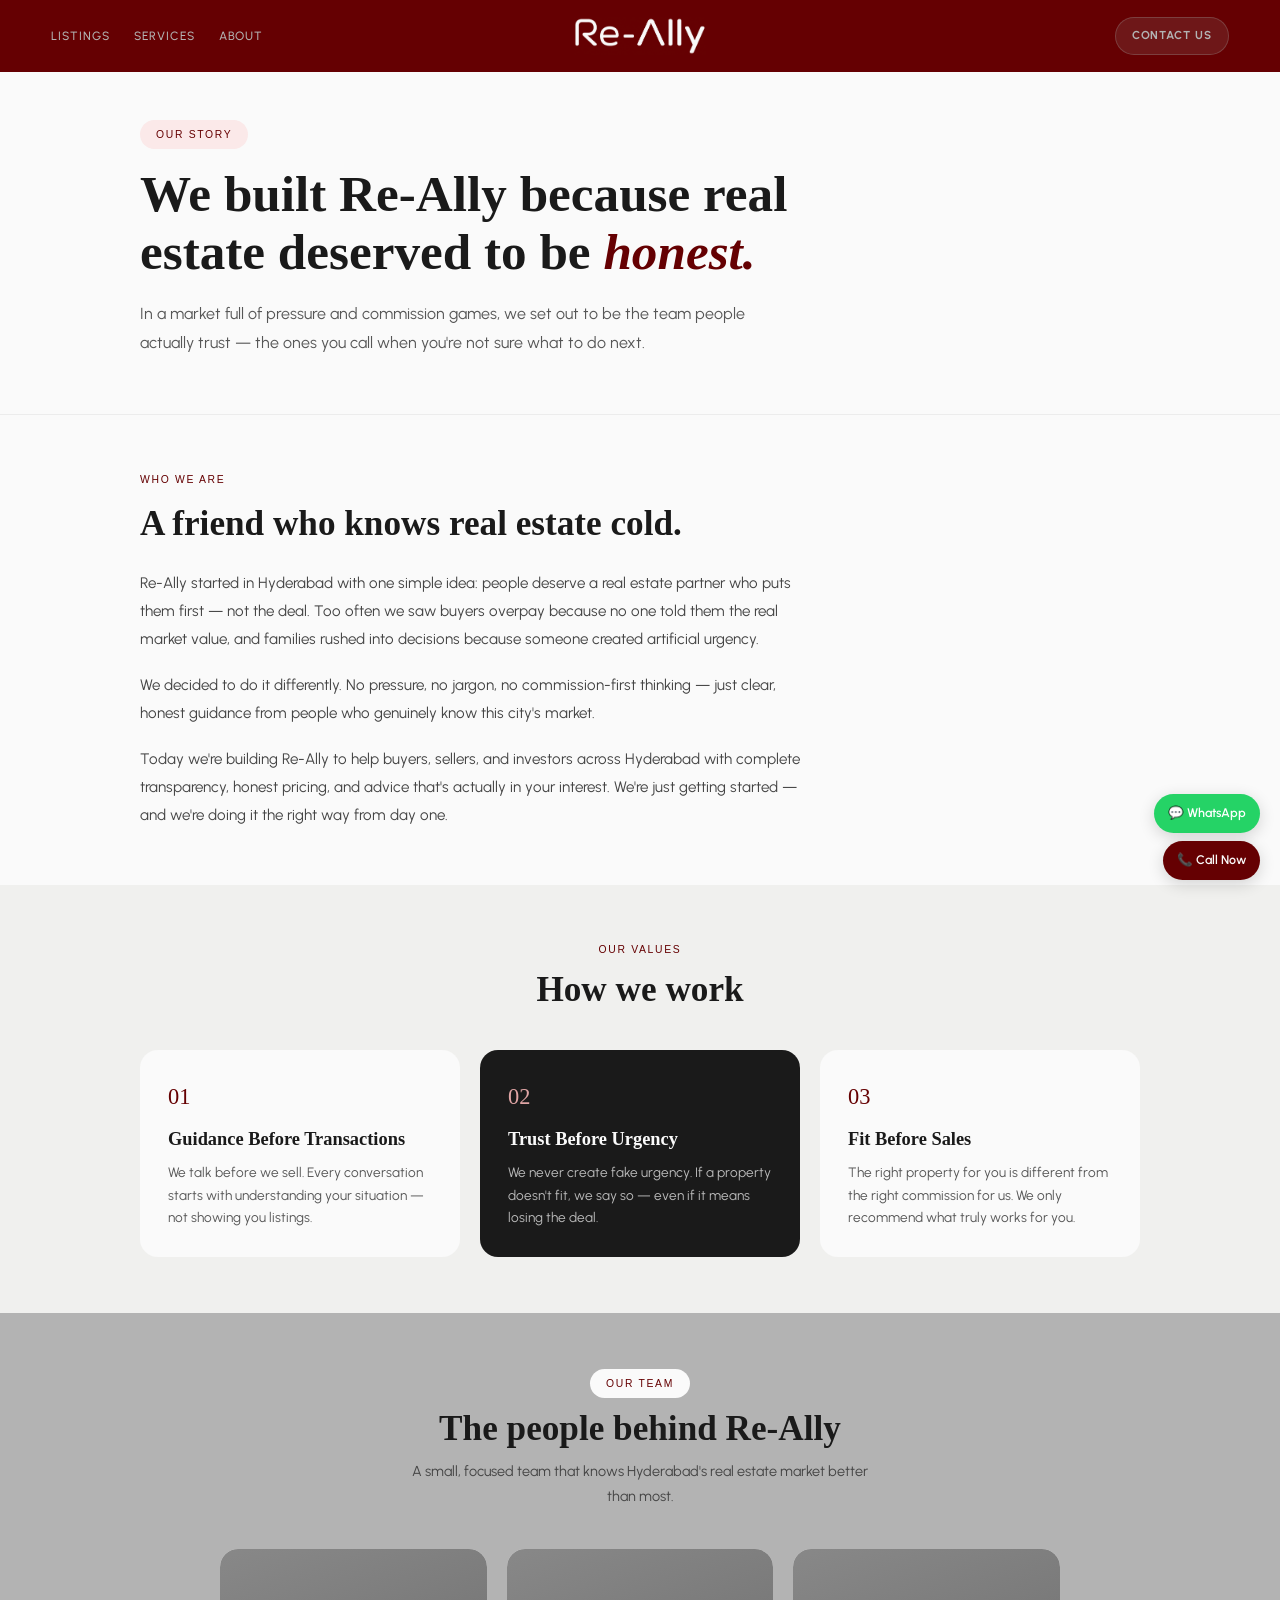
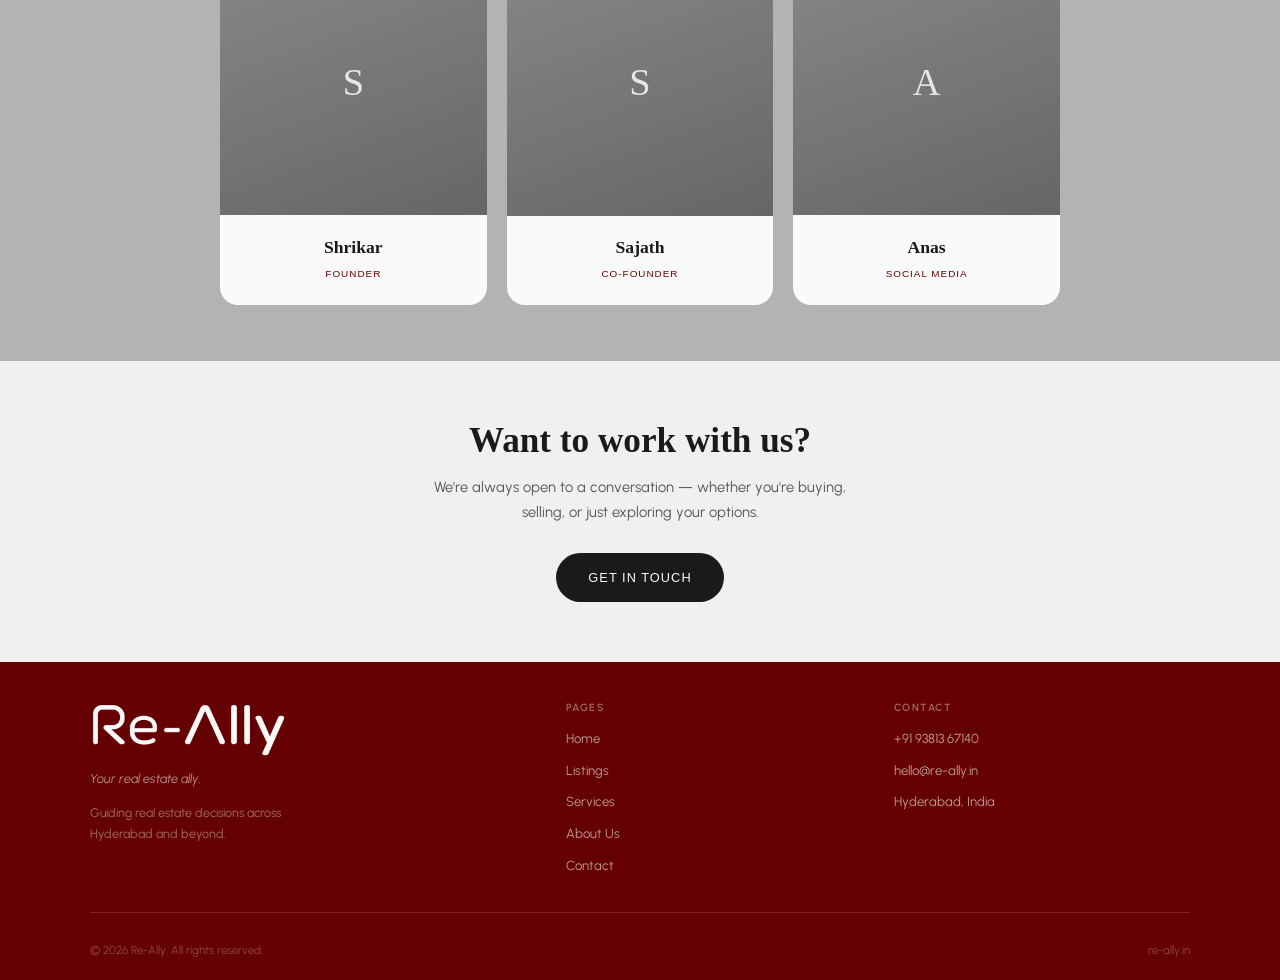
==== commit 97d75754: "Add files via upload" ====
--- a/about.html
+++ b/about.html
@@ -176,7 +176,7 @@
       <div class="f-col"><h4>Pages</h4><ul><li><a href="index.html">Home</a></li><li><a href="listings.html">Listings</a></li><li><a href="services.html">Services</a></li><li><a href="about.html">About Us</a></li><li><a href="contact.html">Contact</a></li></ul></div>
       <div class="f-col"><h4>Contact</h4><ul><li><a href="tel:+919381367140">+91 93813 67140</a></li><li><a href="mailto:hello@re-ally.in">hello@re-ally.in</a></li><li><a href="#">Hyderabad, India</a></li></ul></div>
     </div>
-    <div class="footer-bot"><span>© 2025 Re-Ally. All rights reserved.</span><span>re-ally.in</span></div>
+    <div class="footer-bot"><span>© 2026 Re-Ally. All rights reserved.</span><span>re-ally.in</span></div>
   </footer>
 
   <div class="float-cta">
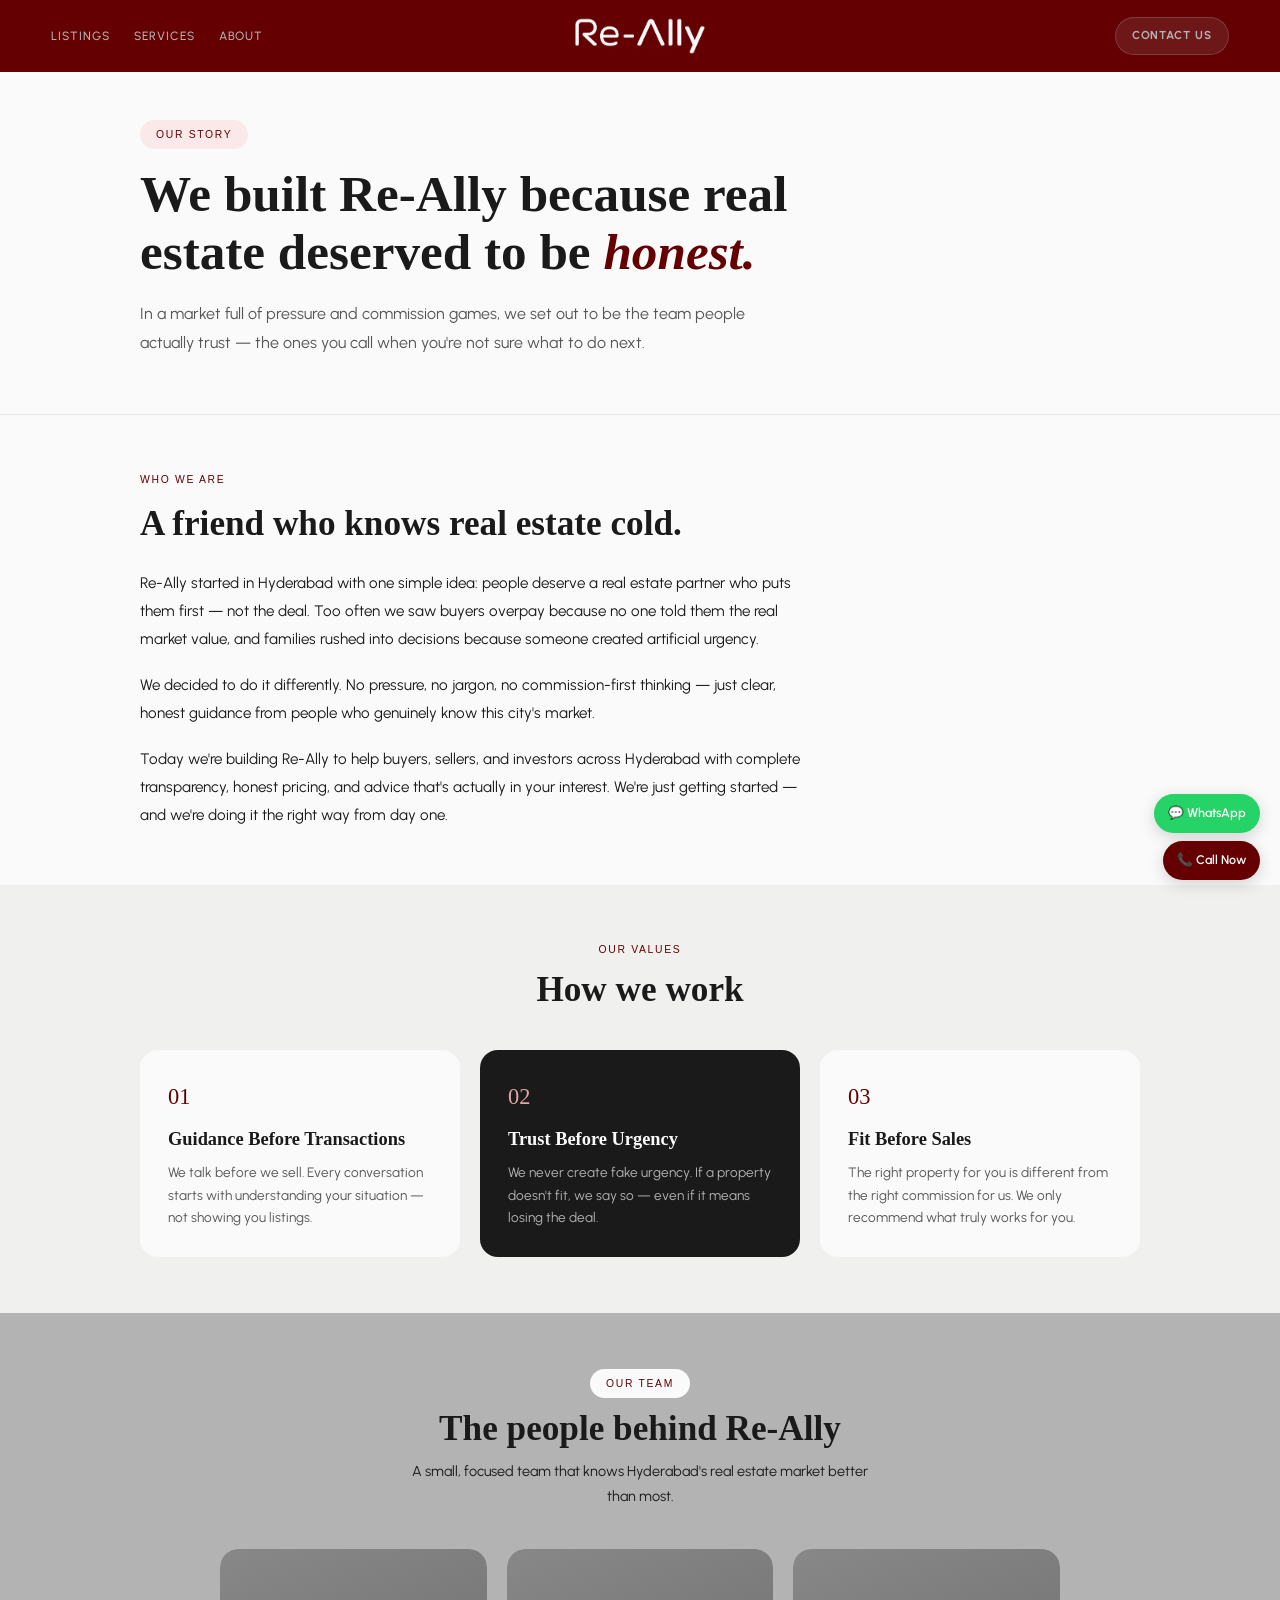
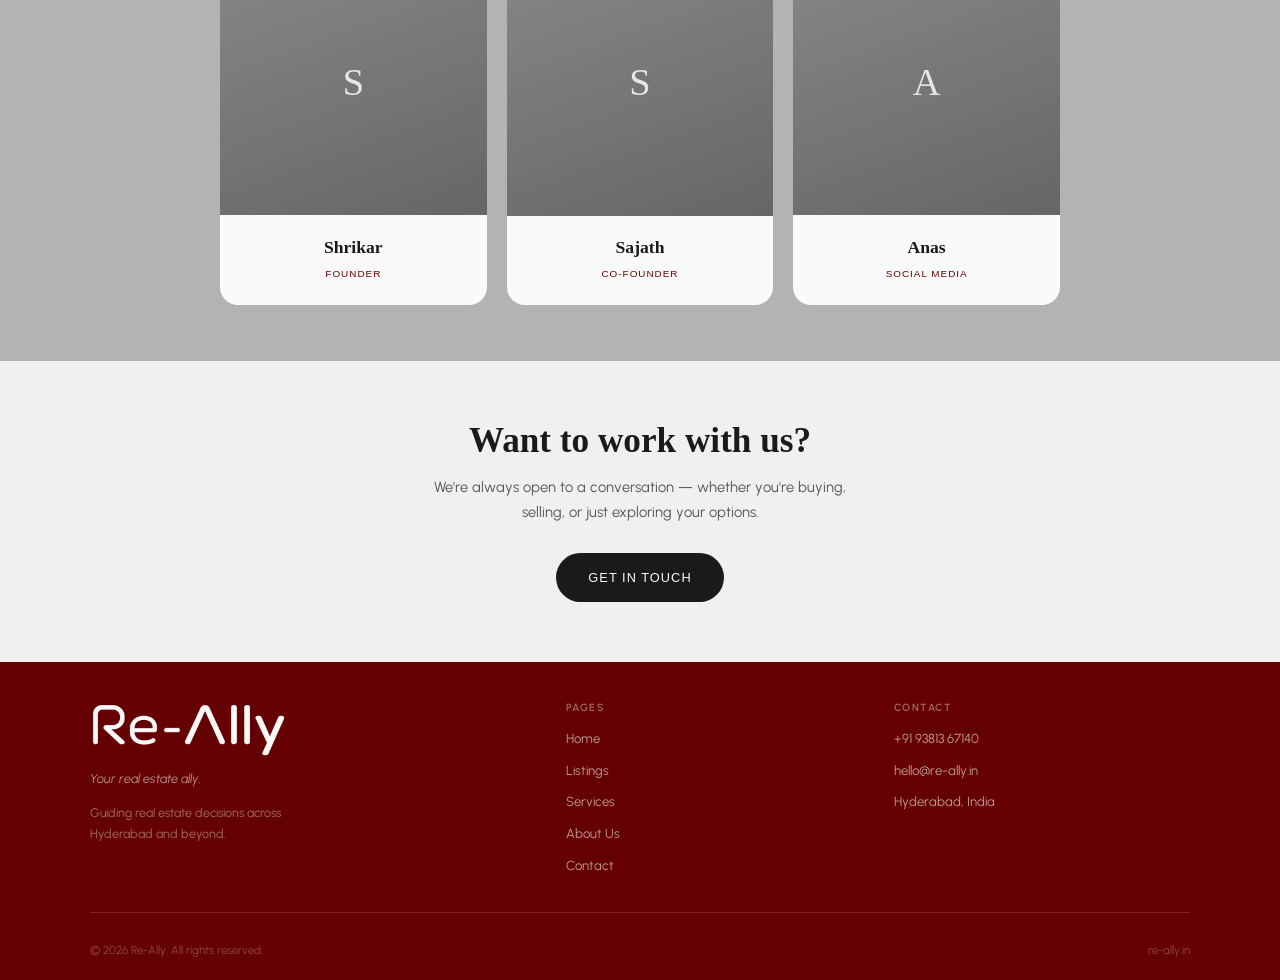
==== commit a2978590: "Add files via upload" ====
--- a/about.html
+++ b/about.html
@@ -4,13 +4,16 @@
   <meta charset="UTF-8" />
   <meta name="viewport" content="width=device-width, initial-scale=1.0" />
   <title>About Us — Re-Ally Hyderabad</title>
-  <link rel="icon" type="image/png" href="logo.png" />
+  <link rel="icon" type="image/png" sizes="32x32" href="logo.png" />
+  <link rel="icon" type="image/png" sizes="16x16" href="logo.png" />
+  <link rel="apple-touch-icon" sizes="180x180" href="logo.png" />
+  <meta name="theme-color" content="#650002" />
   <link rel="preconnect" href="https://fonts.googleapis.com" />
   <link rel="preconnect" href="https://fonts.gstatic.com" crossorigin />
   <link href="https://fonts.googleapis.com/css2?family=Urbanist:wght@300;400;500;600;700&display=swap" rel="stylesheet" />
   <link rel="stylesheet" href="css/style.css" />
   <style>
-    .ab-hero { background:#fafafa; padding:120px 4% 56px; border-bottom:1px solid #ececec; }
+    .ab-hero { background:#fafafa; padding:120px 4% 56px; border-bottom:1px solid #e5e5e5; }
     .ab-inner { max-width:1000px; margin:0 auto; }
     .ab-hero span.lbl { color:#650002; font-family:'Tenor Sans',sans-serif; font-size:0.65rem; letter-spacing:0.16em; text-transform:uppercase; display:block; margin-bottom:1rem; background:#fbe9e9; padding:6px 16px; border-radius:30px; width:fit-content; }
     .ab-hero h1 { color:#1a1a1a; font-family:'Playfair Display',Georgia,serif; font-size:clamp(2rem,4vw,3.2rem); font-weight:600; line-height:1.12; margin:0 0 1.25rem; max-width:760px; }
@@ -20,7 +23,7 @@
     .ab-story { background:#fafafa; padding:56px 4%; }
     .ab-story .lbl { color:#650002; font-family:'Tenor Sans',sans-serif; font-size:0.65rem; letter-spacing:0.16em; text-transform:uppercase; display:block; margin-bottom:0.9rem; }
     .ab-story h2 { color:#1a1a1a; font-family:'Playfair Display',Georgia,serif; font-size:clamp(1.5rem,2.8vw,2.2rem); font-weight:600; line-height:1.2; margin:0 0 1.5rem; max-width:560px; }
-    .ab-story p { color:#444; font-size:0.95rem; line-height:1.85; margin:0 0 1.1rem; max-width:680px; }
+    .ab-story p { color:#1a1a1a; font-size:0.95rem; line-height:1.85; margin:0 0 1.1rem; max-width:680px; }
     .ab-story p:last-child { margin-bottom:0; }
 
     /* Values */
@@ -37,14 +40,14 @@
     .val-card h3 { font-family:'Playfair Display',Georgia,serif; font-size:1.15rem; font-weight:600; line-height:1.3; margin:0 0 0.6rem; color:#1a1a1a; }
     .val-card:nth-child(2) h3 { color:#fafafa; }
     .val-card p { font-size:0.85rem; line-height:1.65; margin:0; color:#565656; }
-    .val-card:nth-child(2) p { color:#bbb; }
+    .val-card:nth-child(2) p { color:#b3b3b3; }
 
     /* Team */
     .ab-team { background:#b3b3b3; padding:56px 4%; }
     .ab-team .head { text-align:center; margin-bottom:2.5rem; }
     .ab-team .head .lbl { color:#650002; font-family:'Tenor Sans',sans-serif; font-size:0.65rem; letter-spacing:0.16em; text-transform:uppercase; display:block; margin-bottom:0.7rem; background:#fafafa; padding:6px 16px; border-radius:30px; width:fit-content; margin:0 auto 0.7rem; }
     .ab-team .head h2 { color:#1a1a1a; font-family:'Playfair Display',Georgia,serif; font-size:clamp(1.5rem,2.8vw,2.2rem); font-weight:600; margin:0 0 0.6rem; }
-    .ab-team .head p { color:#444; font-size:0.9rem; margin:0; max-width:480px; margin:0 auto; }
+    .ab-team .head p { color:#1a1a1a; font-size:0.9rem; margin:0; max-width:480px; margin:0 auto; }
     .team-grid { display:grid; grid-template-columns:repeat(3,1fr); gap:1.25rem; max-width:840px; margin:2.5rem auto 0; }
     .team-card { background:#fafafa; border-radius:18px; overflow:hidden; transition:transform 0.3s,box-shadow 0.3s; }
     .team-card:hover { transform:translateY(-6px); box-shadow:0 14px 36px rgba(0,0,0,0.18); }
@@ -174,7 +177,7 @@
     <div class="footer-grid">
       <div><img src="logo.png" alt="Re-Ally" style="height:56px;display:block;margin-bottom:10px;" /><div class="f-tag">Your real estate ally.</div><p class="f-desc">Guiding real estate decisions across Hyderabad and beyond.</p></div>
       <div class="f-col"><h4>Pages</h4><ul><li><a href="index.html">Home</a></li><li><a href="listings.html">Listings</a></li><li><a href="services.html">Services</a></li><li><a href="about.html">About Us</a></li><li><a href="contact.html">Contact</a></li></ul></div>
-      <div class="f-col"><h4>Contact</h4><ul><li><a href="tel:+919381367140">+91 93813 67140</a></li><li><a href="mailto:hello@re-ally.in">hello@re-ally.in</a></li><li><a href="#">Hyderabad, India</a></li></ul></div>
+      <div class="f-col"><h4>Contact</h4><ul><li><a href="tel:+919381367140">+91 93813 67140</a></li><li><a href="mailto:hello@re-ally.in">hello@re-ally.in</a></li><li><a href="https://maps.google.com/?q=Hyderabad,Telangana,India" target="_blank" rel="noopener">Hyderabad, India</a></li></ul></div>
     </div>
     <div class="footer-bot"><span>© 2026 Re-Ally. All rights reserved.</span><span>re-ally.in</span></div>
   </footer>
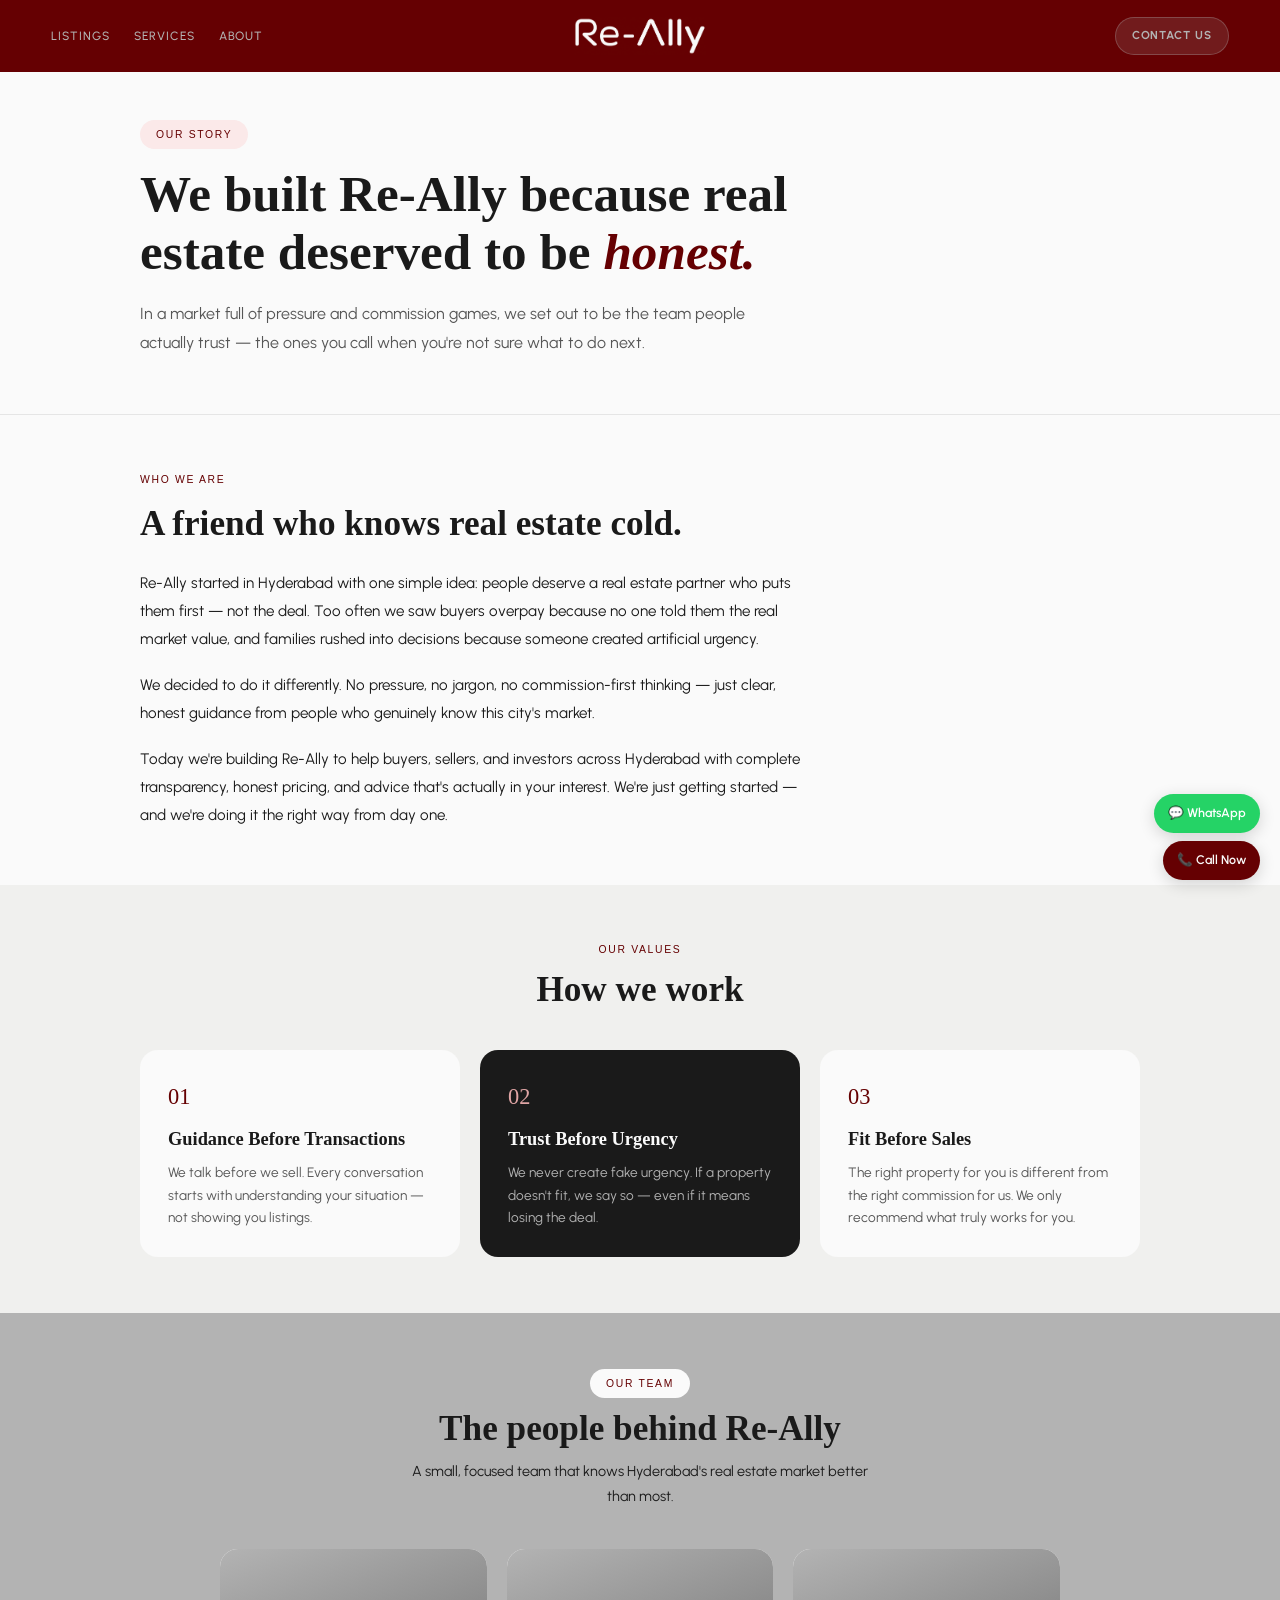
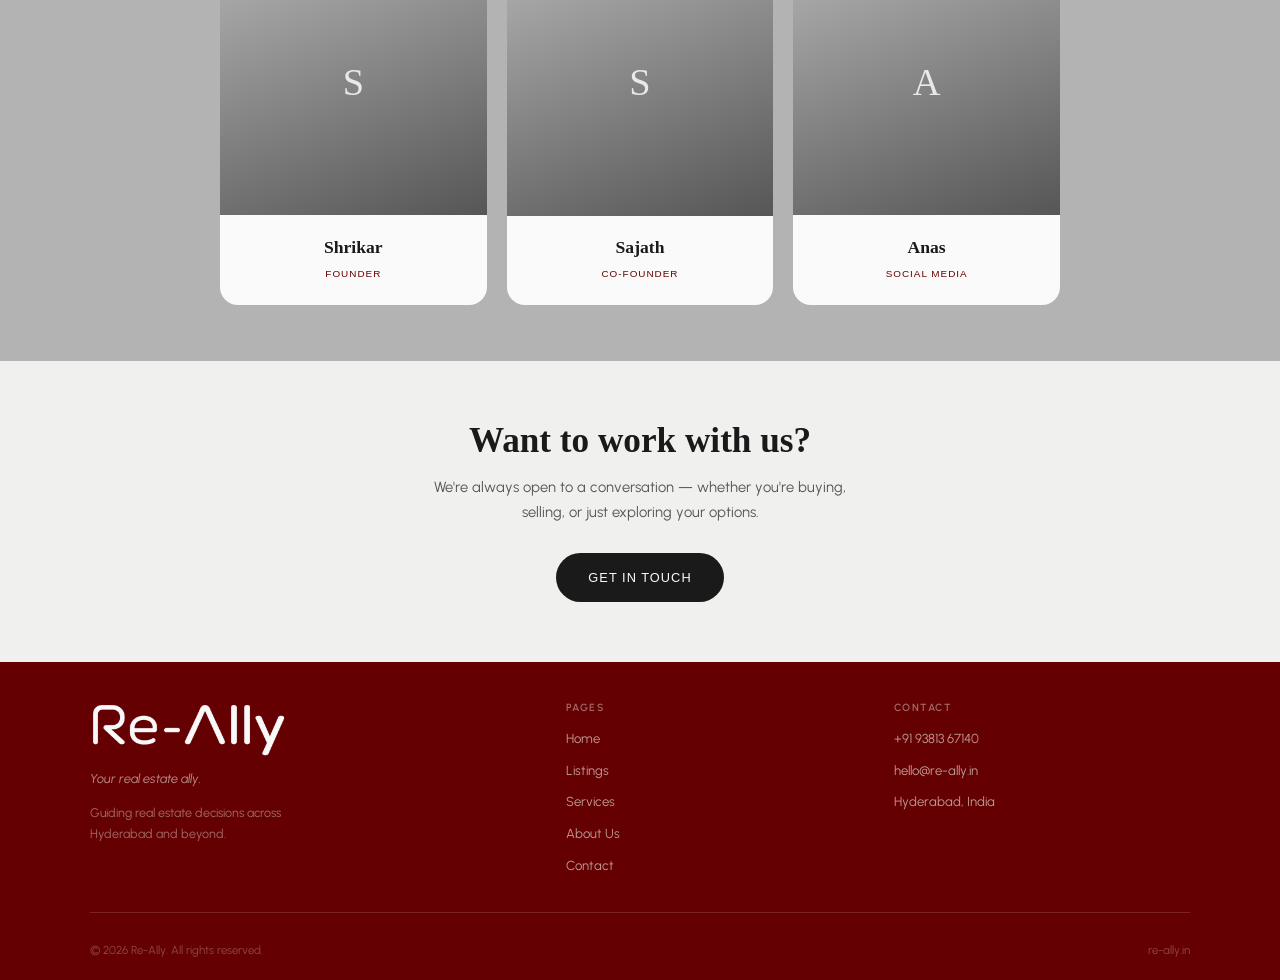
==== commit 8bfef631: "Add files via upload" ====
--- a/about.html
+++ b/about.html
@@ -51,7 +51,7 @@
     .team-grid { display:grid; grid-template-columns:repeat(3,1fr); gap:1.25rem; max-width:840px; margin:2.5rem auto 0; }
     .team-card { background:#fafafa; border-radius:18px; overflow:hidden; transition:transform 0.3s,box-shadow 0.3s; }
     .team-card:hover { transform:translateY(-6px); box-shadow:0 14px 36px rgba(0,0,0,0.18); }
-    .team-photo { aspect-ratio:1/1; background:linear-gradient(160deg,#888,#666); display:flex; align-items:center; justify-content:center; }
+    .team-photo { aspect-ratio:1/1; background:linear-gradient(160deg,#b3b3b3,#565656); display:flex; align-items:center; justify-content:center; }
     .team-photo span { font-family:'Playfair Display',Georgia,serif; font-size:2.4rem; color:rgba(250,250,250,0.85); }
     .team-info { padding:1.1rem 1.25rem 1.4rem; text-align:center; }
     .team-info .nm { font-family:'Playfair Display',Georgia,serif; font-size:1.1rem; font-weight:600; color:#1a1a1a; }
@@ -86,7 +86,7 @@
       <a href="about.html" style="color:#b3b3b3;text-decoration:none;font-size:0.75rem;font-weight:500;letter-spacing:0.08em;text-transform:uppercase;">About</a>
     </div>
     <a href="index.html" style="position:absolute;left:50%;transform:translateX(-50%);"><img src="logo.png" alt="Re-Ally" class="nav-logo-img" style="height:38px;display:block;" /></a>
-    <a href="contact.html" style="background:rgba(159,156,151,0.15);color:#b3b3b3;border:1px solid rgba(159,156,151,0.3);font-size:0.72rem;font-weight:700;letter-spacing:0.08em;text-transform:uppercase;padding:8px 16px;border-radius:50px;text-decoration:none;white-space:nowrap;flex-shrink:0;">Contact Us</a>
+    <a href="contact.html" style="background:rgba(179,179,179,0.15);color:#b3b3b3;border:1px solid rgba(179,179,179,0.3);font-size:0.72rem;font-weight:700;letter-spacing:0.08em;text-transform:uppercase;padding:8px 16px;border-radius:50px;text-decoration:none;white-space:nowrap;flex-shrink:0;">Contact Us</a>
   </nav>
   <div id="mobileDrawer" style="display:none;position:fixed;top:72px;left:0;right:0;bottom:0;background:rgba(26,26,26,0.97);z-index:999;flex-direction:column;padding:2rem 6%;overflow-y:auto;">
     <a href="index.html" style="color:#fafafa;text-decoration:none;font-family:Georgia,serif;font-size:1.4rem;padding:1rem 0;border-bottom:1px solid rgba(250,250,250,0.1);display:block;">Home</a>
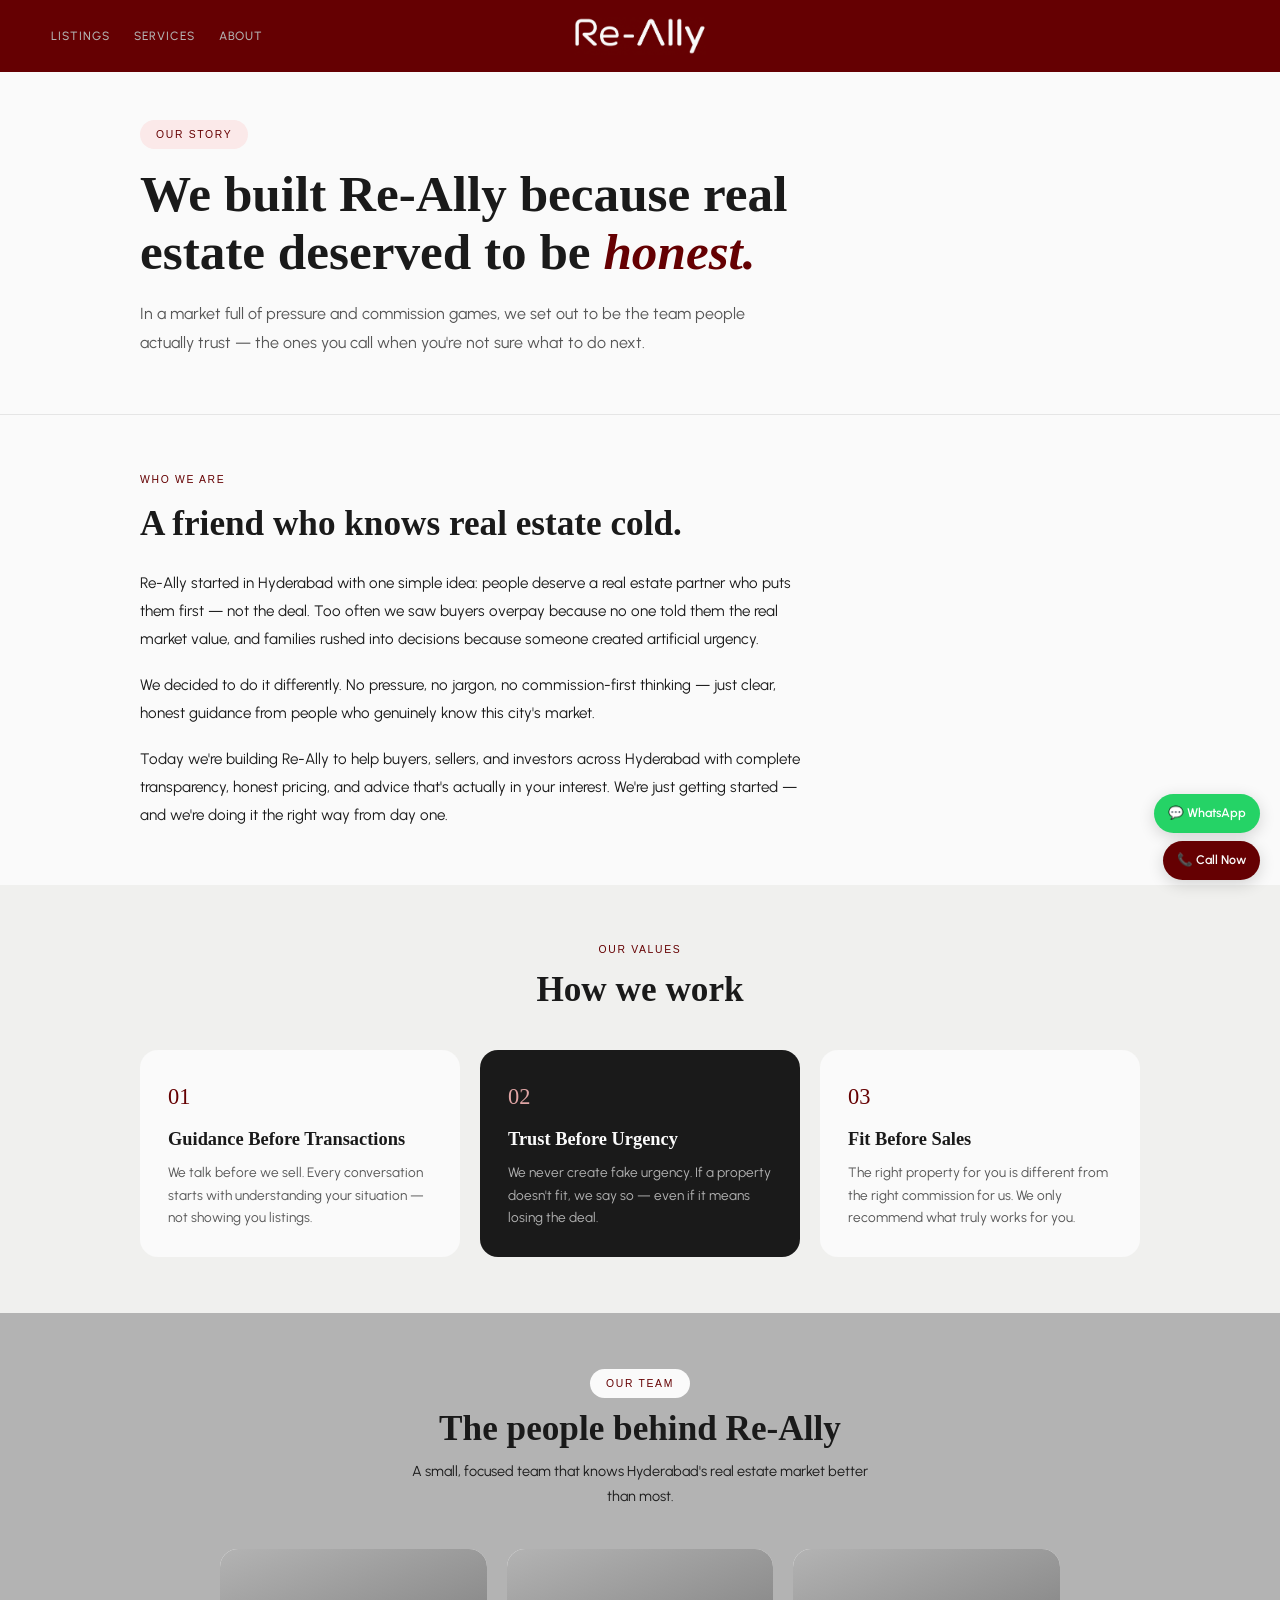
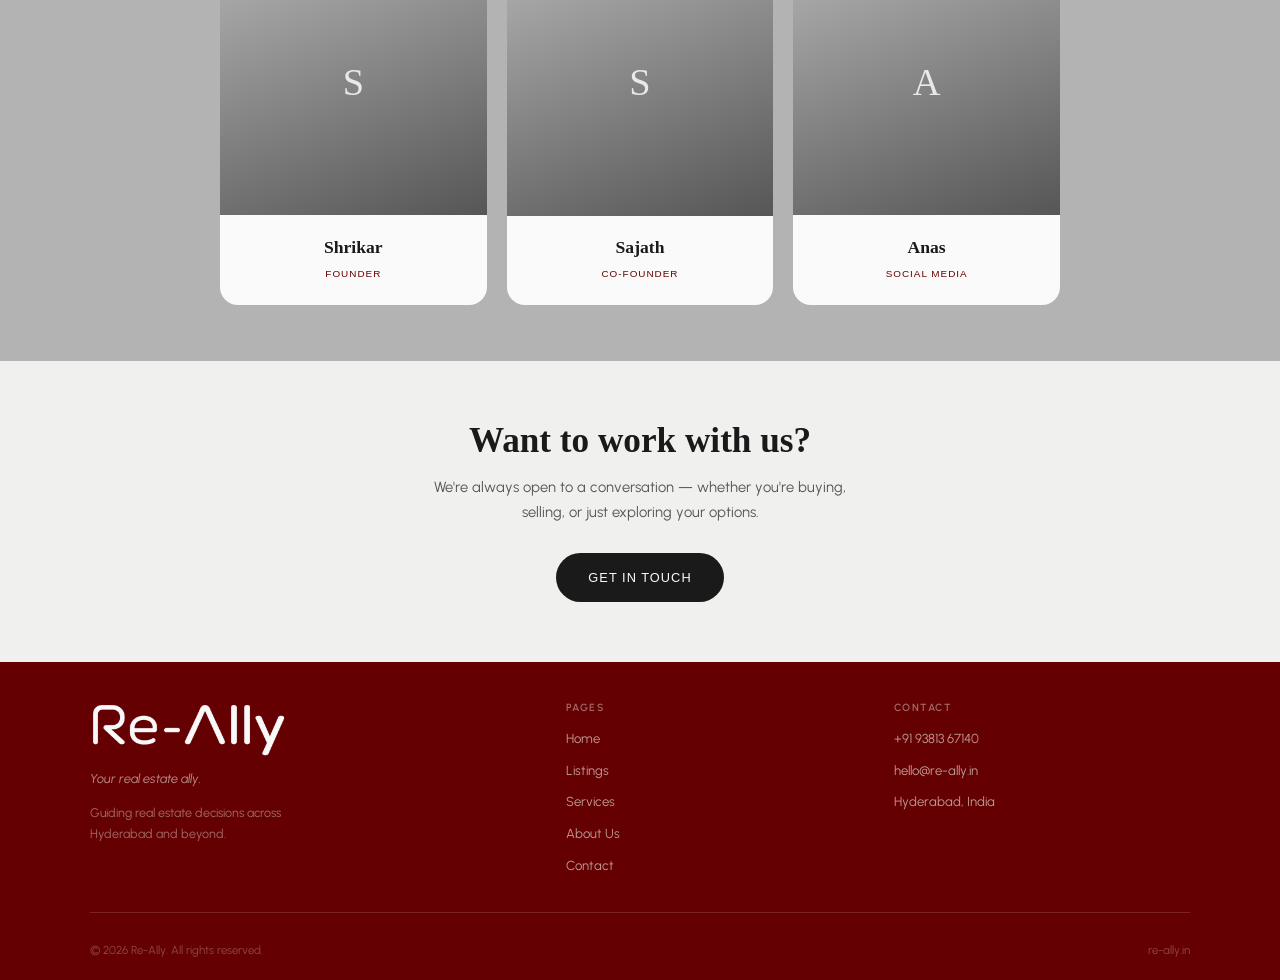
==== commit 8a4d5225: "Add files via upload" ====
--- a/about.html
+++ b/about.html
@@ -12,6 +12,7 @@
   <link rel="preconnect" href="https://fonts.gstatic.com" crossorigin />
   <link href="https://fonts.googleapis.com/css2?family=Urbanist:wght@300;400;500;600;700&display=swap" rel="stylesheet" />
   <link rel="stylesheet" href="css/style.css" />
+  <link rel="stylesheet" href="css/mobile.css" />
   <style>
     .ab-hero { background:#fafafa; padding:120px 4% 56px; border-bottom:1px solid #e5e5e5; }
     .ab-inner { max-width:1000px; margin:0 auto; }
@@ -86,7 +87,6 @@
       <a href="about.html" style="color:#b3b3b3;text-decoration:none;font-size:0.75rem;font-weight:500;letter-spacing:0.08em;text-transform:uppercase;">About</a>
     </div>
     <a href="index.html" style="position:absolute;left:50%;transform:translateX(-50%);"><img src="logo.png" alt="Re-Ally" class="nav-logo-img" style="height:38px;display:block;" /></a>
-    <a href="contact.html" style="background:rgba(179,179,179,0.15);color:#b3b3b3;border:1px solid rgba(179,179,179,0.3);font-size:0.72rem;font-weight:700;letter-spacing:0.08em;text-transform:uppercase;padding:8px 16px;border-radius:50px;text-decoration:none;white-space:nowrap;flex-shrink:0;">Contact Us</a>
   </nav>
   <div id="mobileDrawer" style="display:none;position:fixed;top:72px;left:0;right:0;bottom:0;background:rgba(26,26,26,0.97);z-index:999;flex-direction:column;padding:2rem 6%;overflow-y:auto;">
     <a href="index.html" style="color:#fafafa;text-decoration:none;font-family:Georgia,serif;font-size:1.4rem;padding:1rem 0;border-bottom:1px solid rgba(250,250,250,0.1);display:block;">Home</a>
--- a/css/mobile.css
+++ b/css/mobile.css
@@ -0,0 +1,663 @@
+/* ==============================================
+   RE-ALLY — MOBILE STYLESHEET (v4.0)
+   Phone-only redesign (max-width 768px)
+   ============================================== */
+
+@media (max-width: 768px) {
+
+  /* ---------- GLOBAL TOKENS ---------- */
+  /* Unified vertical rhythm: 24px between major sections */
+  body {
+    padding-bottom: 64px !important;
+  }
+
+  /* ---------- NAV (uniform across all pages, no Contact pill) ---------- */
+  nav {
+    height: 56px !important;
+    padding: 0 4% !important;
+    justify-content: space-between !important;
+  }
+  .nav-logo-img, nav img, nav .nav-logo img {
+    height: 28px !important;
+  }
+  #hamburgerBtn span { width: 20px !important; height: 1.5px !important; }
+  /* Hide desktop links on mobile (drawer takes over) */
+  #desktopLinks { display: none !important; }
+
+  /* ---------- MOBILE DRAWER — full-screen red, left-aligned ---------- */
+  #mobileDrawer {
+    top: 56px !important;
+    left: 0 !important; right: 0 !important; bottom: 0 !important;
+    background: #650002 !important;
+    padding: 2rem 8% !important;
+    align-items: flex-start !important;
+  }
+  #mobileDrawer a {
+    color: #fafafa !important;
+    font-family: 'Tenor Sans', sans-serif !important;
+    font-size: 1rem !important;
+    letter-spacing: 0.16em !important;
+    text-transform: uppercase !important;
+    padding: 1rem 0 !important;
+    border-bottom: 1px solid rgba(250,250,250,0.12) !important;
+    text-align: left !important;
+    width: 100% !important;
+    display: block !important;
+  }
+  #mobileDrawer a[href="sreyan.html"] {
+    color: rgba(250,250,250,0.6) !important;
+    font-size: 0.78rem !important;
+    padding-left: 1.25rem !important;
+  }
+  #mobileDrawer a:last-child {
+    background: #fafafa !important;
+    color: #650002 !important;
+    margin-top: 1.75rem !important;
+    border-radius: 30px !important;
+    border-bottom: none !important;
+    padding: 12px 28px !important;
+    text-align: center !important;
+    width: fit-content !important;
+    align-self: flex-start !important;
+    font-size: 0.78rem !important;
+    letter-spacing: 0.14em !important;
+  }
+
+  /* ============================================
+     ===== HOME PAGE (index.html) ===============
+     ============================================ */
+
+  /* ---------- HERO ---------- */
+  .hero {
+    padding: 76px 4% 24px !important;
+    min-height: auto !important;
+    text-align: center !important;
+  }
+  .hero-split {
+    display: grid !important;
+    grid-template-areas:
+      "h1"
+      "video"
+      "text"
+      "btn" !important;
+    grid-template-columns: 1fr !important;
+    gap: 0 !important;
+  }
+  .hero-text-col { display: contents !important; }
+
+  /* Hide the "Hyderabad · Real Estate" pill on mobile */
+  .hero-text-col > span:first-child { display: none !important; }
+
+  /* H1 — uppercase, centered, "an ally" red, rest black */
+  .hero-text-col h1 {
+    grid-area: h1;
+    font-family: 'Playfair Display', Georgia, serif !important;
+    font-size: clamp(1.4rem, 6.5vw, 1.85rem) !important;
+    font-weight: 600 !important;
+    line-height: 1.18 !important;
+    margin: 0 0 1rem !important;
+    text-align: center !important;
+    text-transform: uppercase !important;
+    letter-spacing: 0 !important;
+    color: #1a1a1a !important;
+    padding: 0 4% !important;
+  }
+  .hero-text-col h1 span { color: #650002 !important; }
+
+  /* Video — centered, slightly smaller (not full width) */
+  .hero-video-col, #heroVideoBox {
+    grid-area: video;
+    aspect-ratio: 16/10 !important;
+    width: 88% !important;
+    max-width: 380px !important;
+    margin: 0 auto 1.1rem !important;
+    border-radius: 14px !important;
+    box-shadow: 0 12px 32px rgba(0,0,0,0.16) !important;
+  }
+  /* Hide the play button placeholder content (still visible as soft gradient if no video) */
+  .hero-video-placeholder { border-radius: 14px !important; }
+
+  /* First paragraph */
+  .hero-text-col p:nth-of-type(1) {
+    grid-area: text;
+    font-size: 0.82rem !important;
+    line-height: 1.55 !important;
+    margin: 0 auto 1.1rem !important;
+    max-width: 92% !important;
+    text-align: center !important;
+    color: #1a1a1a !important;
+  }
+  /* Hide italic tagline on mobile */
+  .hero-text-col p:nth-of-type(2) { display: none !important; }
+
+  /* Hide "View Listings" button — only "Talk to Us" remains */
+  .hero-text-col > div[style*="flex-wrap"] {
+    grid-area: btn;
+    justify-content: center !important;
+    gap: 0 !important;
+  }
+  .hero-text-col > div[style*="flex-wrap"] > a.hero-btn-primary {
+    display: none !important;
+  }
+  .hero-text-col > div[style*="flex-wrap"] > a.hero-btn-secondary {
+    padding: 11px 26px !important;
+    font-size: 0.7rem !important;
+    letter-spacing: 0.1em !important;
+    background: #650002 !important;
+    color: #fafafa !important;
+    border: none !important;
+  }
+
+  /* ---------- LISTINGS SECTION ---------- */
+  .listings-sec {
+    padding: 36px 4% !important;
+    background: #b3b3b3 !important;
+    text-align: center !important;
+  }
+  .listings-inner { padding: 0 !important; }
+  /* Properties label (Tenor uppercase already) */
+  .listings-sec > div > div:first-child {
+    margin-bottom: 1.1rem !important;
+  }
+  /* Section H2 — full caps */
+  .listings-sec h2 {
+    font-size: 1.25rem !important;
+    text-transform: uppercase !important;
+    letter-spacing: 0.02em !important;
+    text-align: center !important;
+    margin: 0 0 1.2rem !important;
+  }
+
+  /* Listings grid: 3 cards stacked, each at 16:10-ish */
+  .listings-grid {
+    display: grid !important;
+    grid-template-columns: 1fr !important;
+    gap: 0.85rem !important;
+    align-items: stretch !important;
+  }
+
+  /* === Sreyan card (16:9 image, only Enquire button) === */
+  .listing-card { border-radius: 14px !important; overflow: hidden !important; }
+  .listing-card-img { aspect-ratio: 16/9 !important; }
+  /* The Sreyan card's body */
+  .listings-grid > a.listing-card-link > .listing-card > div:last-child,
+  .listings-grid > a.listing-card-link > .listing-card > .listing-card-body {
+    padding: 0.9rem 1rem 1rem !important;
+  }
+  /* Hide the Brochure button — keep only Enquire */
+  .listings-grid .listing-card a[download] { display: none !important; }
+  /* Make Enquire button full width */
+  .listings-grid .listing-card a:not([download]):not(.listing-card-link) {
+    width: 100% !important;
+    text-align: center !important;
+    grid-column: 1 / -1 !important;
+  }
+  /* Listing card buttons row → single column */
+  .listings-grid .listing-card div[style*="grid-template-columns"] {
+    grid-template-columns: 1fr !important;
+  }
+
+  /* === How We Choose card (5:3, left-aligned list) === */
+  .listings-grid > .prop-box:nth-child(2) {
+    aspect-ratio: auto !important;
+    padding: 1rem 1.1rem !important;
+    border-radius: 14px !important;
+    background: #fafafa !important;
+    text-align: left !important;
+  }
+  .listings-grid > .prop-box:nth-child(2) span {
+    font-size: 0.55rem !important;
+    letter-spacing: 0.14em !important;
+  }
+  .listings-grid > .prop-box:nth-child(2) h3 {
+    font-size: 0.95rem !important;
+    line-height: 1.25 !important;
+    margin: 0.5rem 0 0.85rem !important;
+    text-align: left !important;
+  }
+  /* Checklist items - left aligned with proper spacing */
+  .listings-grid > .prop-box:nth-child(2) > div[style*="flex-direction:column"] {
+    gap: 0.55rem !important;
+  }
+  .listings-grid > .prop-box:nth-child(2) > div[style*="flex-direction:column"] > div {
+    justify-content: flex-start !important;
+  }
+  .listings-grid > .prop-box:nth-child(2) > div[style*="flex-direction:column"] > div span {
+    font-size: 0.78rem !important;
+    text-align: left !important;
+  }
+  .listings-grid > .prop-box:nth-child(2) > div[style*="flex-direction:column"] > div > div {
+    width: 16px !important;
+    height: 16px !important;
+  }
+  .listings-grid > .prop-box:nth-child(2) > div[style*="flex-direction:column"] > div svg {
+    width: 8px !important; height: 8px !important;
+  }
+  .listings-grid > .prop-box:nth-child(2) > p {
+    font-size: 0.7rem !important;
+    line-height: 1.5 !important;
+    margin: 0.85rem 0 0 !important;
+    padding-top: 0.7rem !important;
+    text-align: left !important;
+  }
+
+  /* === More projects coming soon card (4:4 / 1:1, content centered) === */
+  .listings-grid > .prop-box:nth-child(3) {
+    aspect-ratio: 1/1 !important;
+    padding: 1.1rem 1rem !important;
+    border-radius: 14px !important;
+    background: #650002 !important;
+    display: flex !important;
+    flex-direction: column !important;
+    align-items: center !important;
+    justify-content: center !important;
+    text-align: center !important;
+  }
+  .listings-grid > .prop-box:nth-child(3) > div:first-child {
+    width: 38px !important;
+    height: 38px !important;
+    margin: 0 auto 0.75rem !important;
+  }
+  .listings-grid > .prop-box:nth-child(3) > div:first-child svg {
+    width: 18px !important; height: 18px !important;
+  }
+  .listings-grid > .prop-box:nth-child(3) h3 {
+    font-size: 1rem !important;
+    line-height: 1.2 !important;
+    margin: 0 0 0.5rem !important;
+    text-align: center !important;
+    color: #fafafa !important;
+  }
+  .listings-grid > .prop-box:nth-child(3) p {
+    font-size: 0.7rem !important;
+    line-height: 1.5 !important;
+    text-align: center !important;
+    margin: 0 !important;
+  }
+
+  /* The centered 1-line tagline */
+  .listings-tagline {
+    font-size: 0.78rem !important;
+    line-height: 1.5 !important;
+    margin: 1.1rem auto 0 !important;
+    max-width: 88% !important;
+    color: #565656 !important;
+    text-align: center !important;
+  }
+
+  /* ---------- OUR PROMISE ---------- */
+  /* The promise/journey wrapper */
+  div[style*="background:#fafafa;padding:64px"] {
+    padding: 36px 4% !important;
+  }
+  /* Label "Our Promise" — no box, black, full caps */
+  .promise-sec > div:first-child > span,
+  div[style*="background:#fafafa"] > div > div:first-child > span:first-child {
+    background: transparent !important;
+    color: #1a1a1a !important;
+    padding: 0 !important;
+    border: none !important;
+    border-radius: 0 !important;
+    text-transform: uppercase !important;
+    font-size: 0.65rem !important;
+    letter-spacing: 0.18em !important;
+    display: inline-block !important;
+    margin-bottom: 0.5rem !important;
+  }
+  /* Section H2 */
+  div[style*="background:#fafafa"] h2 {
+    font-size: 1.25rem !important;
+    text-transform: uppercase !important;
+    letter-spacing: 0.02em !important;
+    margin: 0 0 0.5rem !important;
+    text-align: center !important;
+  }
+  div[style*="background:#fafafa"] > div > div:first-child > p {
+    font-size: 0.78rem !important;
+    line-height: 1.5 !important;
+    margin: 0 auto 1.5rem !important;
+    max-width: 88% !important;
+    text-align: center !important;
+  }
+
+  /* Promise cards — 4:4 (1:1) compact, no swipe, content visible */
+  .promise-grid {
+    display: grid !important;
+    grid-template-columns: 1fr 1fr 1fr !important;
+    gap: 6px !important;
+    background: transparent !important;
+    border-radius: 0 !important;
+    overflow: visible !important;
+  }
+  .promise-card-new {
+    aspect-ratio: 1/1 !important;
+    padding: 0.55rem 0.4rem !important;
+    min-height: auto !important;
+    text-align: center !important;
+    display: flex !important;
+    flex-direction: column !important;
+    justify-content: center !important;
+    align-items: center !important;
+    border-radius: 10px !important;
+  }
+  /* Number/label inside promise card */
+  .promise-card-new > span,
+  .promise-card-new > div:first-child {
+    font-size: 0.58rem !important;
+    margin-bottom: 0.3rem !important;
+    opacity: 0.55 !important;
+    letter-spacing: 0.1em !important;
+  }
+  .promise-card-new h3 {
+    font-size: 0.58rem !important;
+    line-height: 1.15 !important;
+    text-align: center !important;
+    margin: 0 0 0.25rem !important;
+    font-weight: 600 !important;
+    text-transform: uppercase !important;
+    letter-spacing: 0.04em !important;
+  }
+  .promise-card-new p {
+    font-size: 0.5rem !important;
+    line-height: 1.3 !important;
+    text-align: center !important;
+    margin: 0 !important;
+    max-width: 100% !important;
+    display: block !important;
+  }
+
+  /* ---------- JOURNEY / SOCIAL SECTION ---------- */
+  .journey-sec, div[style*="background:#fafafa"] .journey-sec {
+    padding-top: 36px !important;
+    padding-bottom: 0 !important;
+  }
+  .journey-sec h2 { font-size: 1.2rem !important; text-transform: uppercase !important; }
+  .journey-sec p { font-size: 0.78rem !important; }
+
+  /* ============================================
+     ===== TEAM SECTION ==========================
+     ============================================ */
+  .team-section {
+    padding: 36px 4% !important;
+    text-align: center !important;
+  }
+  .team-bento {
+    grid-template-columns: 1fr !important;
+    gap: 1rem !important;
+    text-align: center !important;
+  }
+  /* "The Team" label — plain black text, no box */
+  .team-bento > div:first-child > span,
+  .team-bento span[class*="pill"],
+  .team-bento span[style*="background"] {
+    background: transparent !important;
+    color: #1a1a1a !important;
+    padding: 0 !important;
+    border: none !important;
+    border-radius: 0 !important;
+    text-transform: uppercase !important;
+    font-size: 0.65rem !important;
+    letter-spacing: 0.18em !important;
+    margin-bottom: 0.5rem !important;
+    display: inline-block !important;
+  }
+  /* H2 — 2 lines centered, no <br> hidden anymore */
+  .team-bento h2 {
+    font-size: 1.2rem !important;
+    line-height: 1.25 !important;
+    margin: 0 0 0.5rem !important;
+    text-align: center !important;
+    text-transform: none !important;
+  }
+  .team-bento h2 br { display: inline !important; }
+  .team-bento p {
+    font-size: 0.78rem !important;
+    line-height: 1.5 !important;
+    max-width: 92% !important;
+    margin: 0 auto 1.25rem !important;
+    text-align: center !important;
+  }
+
+  /* Bento grid: 3 person cards side-by-side, NO spacing, same size */
+  .bento-grid {
+    display: grid !important;
+    grid-template-columns: 1fr 1fr 1fr !important;
+    gap: 0 !important;
+    margin: 1rem 0 0 !important;
+    padding: 0 !important;
+  }
+  /* Hide "Building from day one" red card */
+  .bento-card[style*="#650002"] { display: none !important; }
+  /* Each person card — same size, no spacing */
+  .bento-card {
+    aspect-ratio: 1/1 !important;
+    background: linear-gradient(160deg, #b3b3b3, #565656) !important;
+    border-radius: 0 !important;
+    overflow: hidden !important;
+    position: relative !important;
+    padding: 0 !important;
+    margin: 0 !important;
+    box-shadow: none !important;
+    display: block !important;
+  }
+  /* Avatar SVG centered */
+  .bento-card > div:first-child {
+    width: 100% !important;
+    height: 100% !important;
+    background: transparent !important;
+    border-radius: 0 !important;
+    display: flex !important;
+    align-items: center !important;
+    justify-content: center !important;
+    margin: 0 !important;
+    padding-top: 0 !important;
+  }
+  .bento-card svg[viewBox="0 0 24 24"] {
+    width: 32px !important;
+    height: 32px !important;
+    margin-bottom: 2.5rem !important;
+  }
+  /* Name + role pill — flow at bottom */
+  .bento-card > div[style*="position:absolute"] {
+    position: absolute !important;
+    bottom: 8px !important;
+    left: 50% !important;
+    transform: translateX(-50%) !important;
+    background: transparent !important;
+    backdrop-filter: none !important;
+    padding: 0 !important;
+    text-align: center !important;
+    display: block !important;
+    width: 90% !important;
+  }
+  .bento-card > div[style*="position:absolute"] > div:first-child {
+    color: #fafafa !important;
+    font-size: 0.7rem !important;
+    font-weight: 600 !important;
+    line-height: 1.15 !important;
+    margin-bottom: 1px !important;
+    font-family: 'Playfair Display', Georgia, serif !important;
+  }
+  .bento-card > div[style*="position:absolute"] > div:last-child {
+    color: rgba(250,250,250,0.7) !important;
+    font-size: 0.5rem !important;
+    letter-spacing: 0.08em !important;
+    line-height: 1.15 !important;
+    text-transform: uppercase !important;
+  }
+  /* About Us button — below the team cards */
+  .team-about-btn {
+    margin: 1.25rem auto 0 !important;
+    padding: 10px 22px !important;
+    font-size: 0.66rem !important;
+    letter-spacing: 0.1em !important;
+  }
+  /* Move bento grid above the button (reorder) */
+  .team-bento {
+    display: flex !important;
+    flex-direction: column !important;
+    align-items: center !important;
+  }
+  .team-bento > div:first-child { order: 1; width: 100%; }
+  .team-bento > div:last-child { order: 2; width: 100%; }
+  /* Ensure about button is last (it's inside the first div, so the grid below first div) */
+  /* The button is in the text col with h2/p, so it'll naturally be above bento. We need: text col without button on top, button after bento. */
+  /* CSS-only approach: visually move button using order if it's inside flex parent */
+  /* Easier: leave structure, just style button with margin-top to position below the cards via JS-free trick: keep button hidden in top col, show clone... too complex. Instead just style: */
+  /* The current layout: team-bento has 2 children — text-col (with h2, p, button) + bento-grid. Order: text first then bento. User wants button AFTER bento. So: move button to be visually after bento by manipulating margin/order via JS would be best. */
+
+  /* ---------- FOOTER — 16:9 3-column horizontal ---------- */
+  footer {
+    padding: 24px 4% 16px !important;
+    text-align: left !important;
+  }
+  .footer-grid {
+    display: grid !important;
+    grid-template-columns: 1fr 1fr 1fr !important;
+    gap: 0.8rem !important;
+    text-align: left !important;
+    align-items: start !important;
+  }
+  .footer-grid > div { text-align: left !important; }
+  .footer-grid > div:first-child img {
+    height: 28px !important;
+    margin: 0 0 6px !important;
+  }
+  .f-tag { font-size: 0.62rem !important; margin: 0 0 4px !important; text-align: left !important; }
+  .f-desc { font-size: 0.58rem !important; line-height: 1.4 !important; text-align: left !important; max-width: 100% !important; margin: 0 !important; }
+  .footer-grid h4 {
+    font-size: 0.55rem !important;
+    margin: 0 0 0.4rem !important;
+    letter-spacing: 0.14em !important;
+    text-align: left !important;
+    color: #b3b3b3 !important;
+  }
+  .footer-grid ul { list-style: none !important; padding: 0 !important; margin: 0 !important; }
+  .footer-grid ul li { font-size: 0.62rem !important; margin-bottom: 0.3rem !important; line-height: 1.3 !important; }
+  .footer-grid a {
+    font-size: 0.62rem !important;
+    text-align: left !important;
+  }
+  .footer-bot {
+    flex-direction: row !important;
+    justify-content: space-between !important;
+    align-items: center !important;
+    gap: 6px !important;
+    font-size: 0.56rem !important;
+    margin-top: 0.9rem !important;
+    padding-top: 0.7rem !important;
+    border-top: 1px solid rgba(179,179,179,0.2) !important;
+    flex-wrap: wrap !important;
+  }
+
+  /* ---------- FLOATING WHATSAPP / CALL ---------- */
+  .float-cta {
+    bottom: 14px !important;
+    right: 14px !important;
+    gap: 6px !important;
+  }
+  .float-btn {
+    font-size: 0.6rem !important;
+    padding: 8px 13px !important;
+  }
+
+  /* ============================================
+     ===== OTHER PAGES (kept compact) ============
+     ============================================ */
+  .ab-hero, .ct-hero, .ls-hero, .svc-hero {
+    padding-top: 76px !important;
+    padding-bottom: 24px !important;
+    text-align: center !important;
+  }
+  .ab-hero h1, .ct-hero h1, .ls-hero h1, .svc-hero h1 {
+    font-size: 1.5rem !important;
+    line-height: 1.2 !important;
+  }
+  .ab-hero p, .ct-hero p, .ls-hero p, .svc-hero p {
+    font-size: 0.8rem !important;
+    text-align: center !important;
+  }
+  .ab-story, .ab-values, .ab-team, .ab-cta,
+  .ct-main, .ct-info, .ls-body, .ls-next,
+  .svc-cards, .svc-cta {
+    padding-top: 24px !important;
+    padding-bottom: 24px !important;
+  }
+
+  /* Services & About — horizontal swipe */
+  .svc-cards, .ab-values .grid {
+    display: flex !important;
+    gap: 0.6rem !important;
+    overflow-x: auto !important;
+    scroll-snap-type: x mandatory;
+    -webkit-overflow-scrolling: touch;
+    padding: 0.5rem 4% 1rem !important;
+    margin: 0 -4% !important;
+    grid-template-columns: none !important;
+    scrollbar-width: none;
+  }
+  .svc-cards::-webkit-scrollbar, .ab-values .grid::-webkit-scrollbar { display: none; }
+  .svc-card, .ab-values .val-card {
+    flex-shrink: 0 !important;
+    width: 80vw !important;
+    max-width: 290px !important;
+    scroll-snap-align: center;
+  }
+
+  /* Listings page main card */
+  .ls-card { grid-template-columns: 1fr !important; border-radius: 14px !important; }
+  .ls-gallery .thumbs { display: none !important; }
+  .ls-gallery .main-img { aspect-ratio: 16/9 !important; }
+  .ls-detail { padding: 0.85rem 1rem 1rem !important; text-align: center !important; }
+  .ls-price { font-size: 1.4rem !important; text-align: center !important; }
+  .ls-price-sub { justify-content: center !important; font-size: 0.65rem !important; }
+  .ls-name { font-size: 1rem !important; text-align: center !important; }
+  .ls-loc { font-size: 0.72rem !important; text-align: center !important; }
+  .ls-chips { justify-content: center !important; gap: 4px !important; }
+  .ls-chips span { font-size: 0.6rem !important; padding: 2px 8px !important; }
+  .ls-chips span:nth-child(4), .ls-chips span:nth-child(5):not(.accent) { display: none !important; }
+  .ls-desc { display: none !important; }
+  .ls-stats { gap: 2px !important; padding: 0.6rem 0 !important; }
+  .ls-stats .st b { font-size: 0.72rem !important; }
+  .ls-stats .st small { font-size: 0.46rem !important; }
+  .ls-btns a { padding: 9px 6px !important; font-size: 0.6rem !important; }
+  .ls-quickinfo { padding: 1rem !important; }
+  .ls-qi-grid { grid-template-columns: 1fr 1fr !important; gap: 0.7rem 0.5rem !important; }
+  .ls-qi-grid .qi { text-align: center !important; }
+  .ls-qi-grid .qi b { font-size: 0.5rem !important; }
+  .ls-qi-grid .qi span { font-size: 0.72rem !important; }
+  .ls-next-inner { grid-template-columns: 1fr !important; gap: 1.5rem !important; }
+
+  /* Contact */
+  .ct-main { grid-template-columns: 1fr !important; gap: 1.25rem !important; }
+  .ct-field label { font-size: 0.65rem !important; }
+  .ct-field input, .ct-field textarea, .ct-field select {
+    font-size: 0.88rem !important;
+    padding: 10px 12px !important;
+  }
+  .ct-submit { font-size: 0.66rem !important; padding: 12px 18px !important; }
+
+  /* Landing */
+  .landing-grid { grid-template-columns: 1fr !important; gap: 1.75rem !important; }
+  .lp-h1 { font-size: 1.55rem !important; }
+  .lp-form-box { padding: 1.5rem 1.25rem !important; }
+
+  /* About */
+  .ab-story p { font-size: 0.82rem !important; line-height: 1.6 !important; text-align: center !important; }
+  .ab-values .val-card { padding: 1.1rem 1rem !important; }
+  .ab-values .val-card h3 { font-size: 0.95rem !important; }
+  .ab-values .val-card p { font-size: 0.78rem !important; }
+
+}
+
+/* ==============================================
+   VERY SMALL PHONES (≤380px)
+   ============================================== */
+@media (max-width: 380px) {
+  nav { height: 52px !important; }
+  .nav-logo-img, nav img { height: 24px !important; }
+  .hero-text-col h1 { font-size: 1.3rem !important; }
+  .promise-card-new h3 { font-size: 0.52rem !important; }
+  .promise-card-new p { font-size: 0.46rem !important; }
+  .bento-card svg[viewBox="0 0 24 24"] { width: 26px !important; height: 26px !important; }
+}
